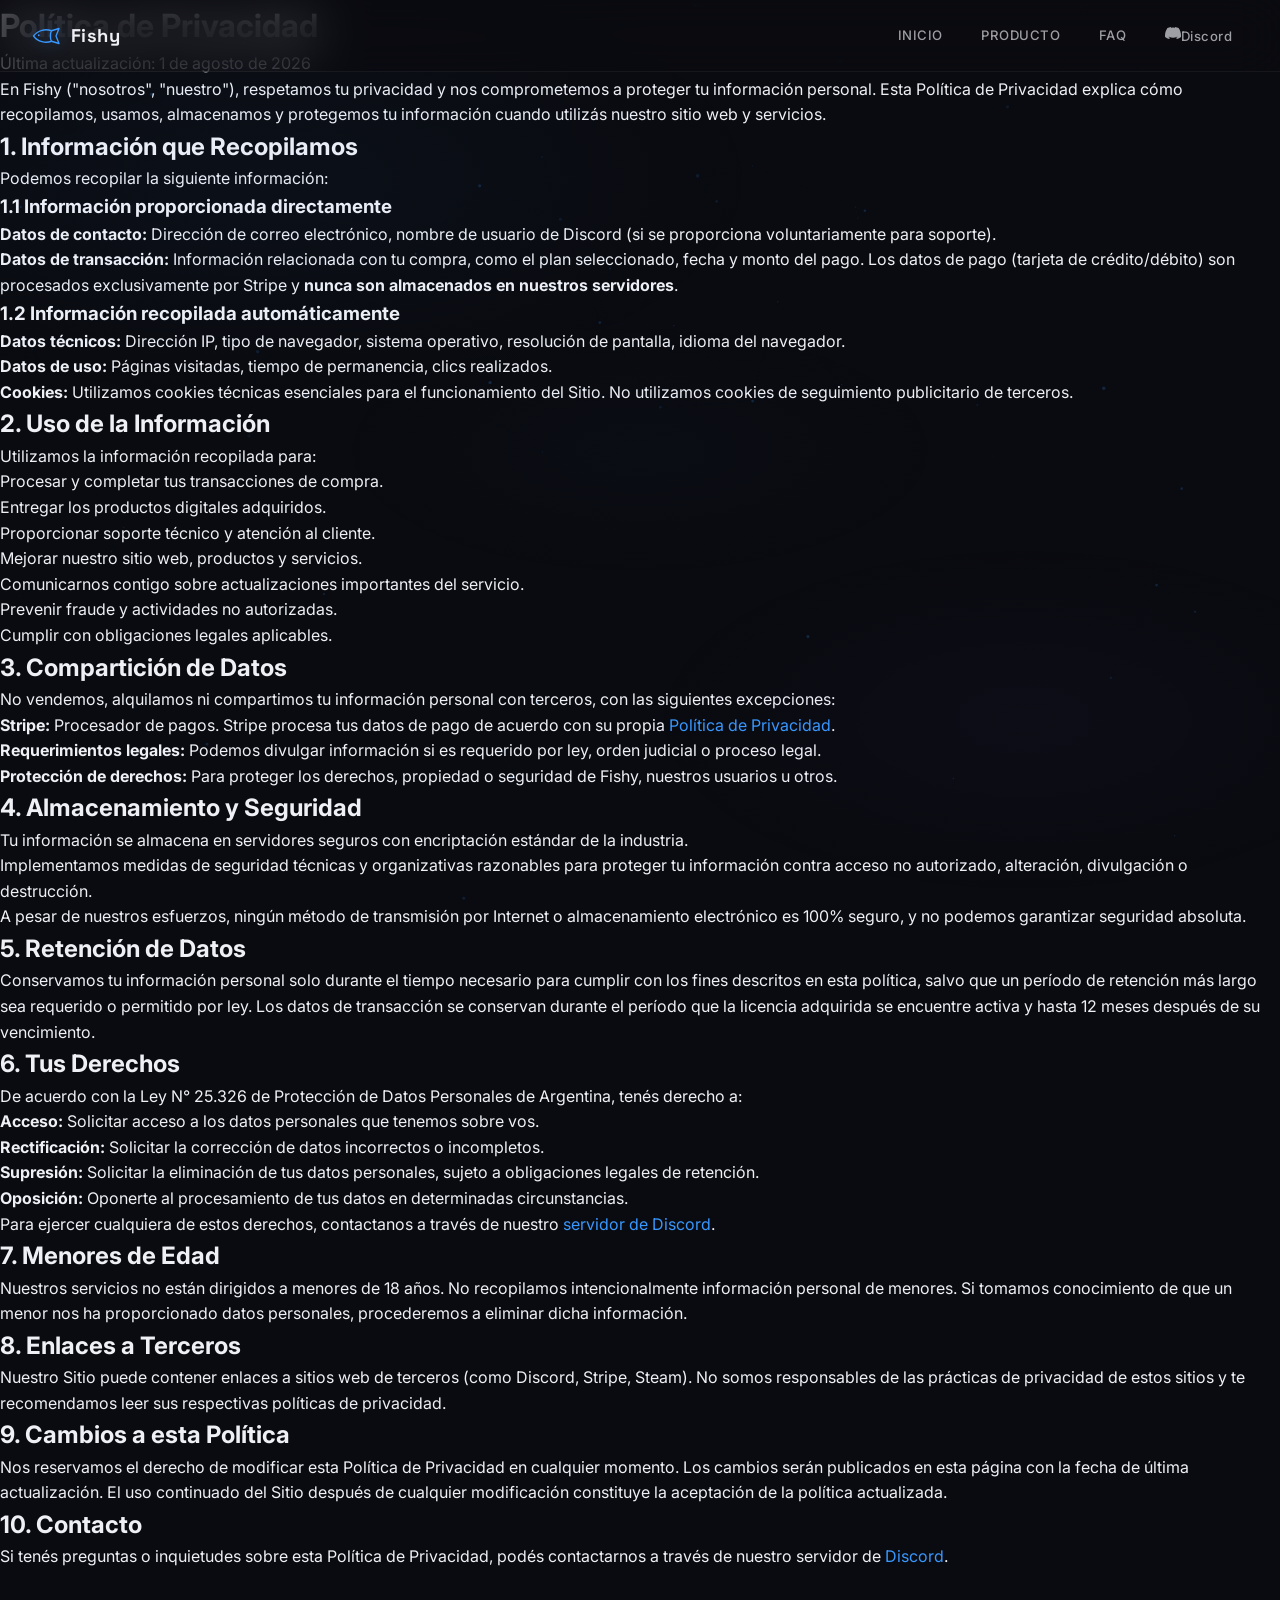
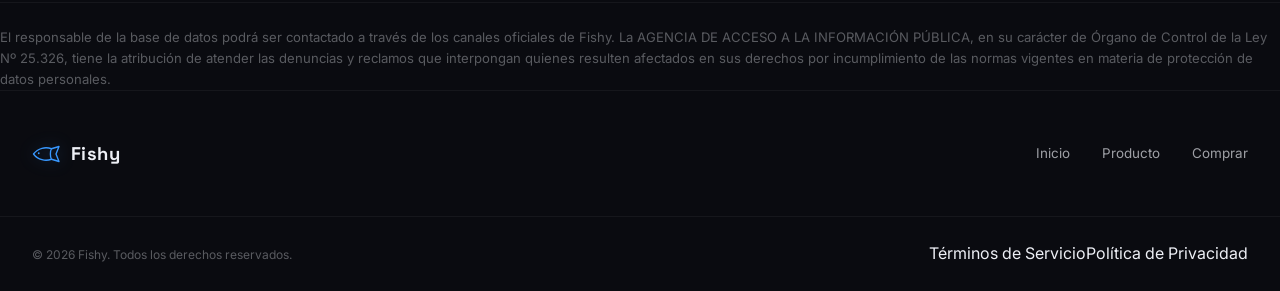
==== privacy.html @ fc06d0b3 "new" ====
<!DOCTYPE html>
<html lang="es-AR">

<head>
  <meta charset="UTF-8">
  <meta name="viewport" content="width=device-width, initial-scale=1.0, viewport-fit=cover">
  <title>Fishy — Política de Privacidad</title>
  <meta name="description" content="Política de Privacidad de Fishy. Conocé cómo manejamos y protegemos tu información personal.">
  <link rel="icon" type="image/svg+xml" href="favicon.svg">
  <link rel="preconnect" href="https://fonts.googleapis.com">
  <link rel="preconnect" href="https://fonts.gstatic.com" crossorigin>
  <link href="https://fonts.googleapis.com/css2?family=Inter:wght@300;400;500;600;700;900&family=Space+Grotesk:wght@400;500;600;700&family=JetBrains+Mono:wght@400;500;700&display=swap" rel="stylesheet">
  <link rel="stylesheet" href="style.css">
</head>

<body>

  <canvas id="particles"></canvas>
  <div class="cursor-glow" id="cursorGlow"></div>

  <header class="nav" id="nav">
    <div class="nav-inner">
      <div class="nav-left">
        <a href="index.html" class="logo"><svg class="logo-mark" viewBox="0 0 40 24" fill="none" xmlns="http://www.w3.org/2000/svg"><path d="M2 12C8 4 18 2 26 5C24 8 24 16 26 19C18 22 8 20 2 12Z" stroke="currentColor" stroke-width="1.8" stroke-linejoin="round"/><path d="M26 5L36 2L32 12L36 22L26 19" stroke="currentColor" stroke-width="1.8" stroke-linejoin="round"/><circle cx="9" cy="11" r="1.2" fill="currentColor"/></svg><span>Fishy</span></a>
      </div>
      <nav class="nav-links">
        <a href="index.html">INICIO</a>
        <a href="index.html#features">PRODUCTO</a>
        <a href="index.html#faq">FAQ</a>
        <a href="https://discord.gg/fishycs" target="_blank" rel="noopener" class="nav-discord"><svg viewBox="0 0 24 24" width="16" height="16" fill="currentColor"><path d="M20.317 4.37a19.791 19.791 0 0 0-4.885-1.515.074.074 0 0 0-.079.037c-.21.375-.444.864-.608 1.25a18.27 18.27 0 0 0-5.487 0 12.64 12.64 0 0 0-.617-1.25.077.077 0 0 0-.079-.037A19.736 19.736 0 0 0 3.677 4.37a.07.07 0 0 0-.032.027C.533 9.046-.32 13.58.099 18.057a.082.082 0 0 0 .031.057 19.9 19.9 0 0 0 5.993 3.03.078.078 0 0 0 .084-.028c.462-.63.874-1.295 1.226-1.994a13.107 13.107 0 0 1-1.872-.892.077.077 0 0 1-.008-.128c.12-.094.246-.198.373-.292a.074.074 0 0 1 .078-.01c3.928 1.793 8.18 1.793 12.061 0a.074.074 0 0 1 .078.01c.12.094.246.198.373.292a.077.077 0 0 1-.006.127 12.299 12.299 0 0 1-1.873.892c.36.698.772 1.362 1.225 1.993a.076.076 0 0 0 .084.028 19.839 19.839 0 0 0 6.002-3.03.077.077 0 0 0 .032-.054c.5-5.177-.838-9.674-3.549-13.66a.061.061 0 0 0-.031-.028z"/></svg>Discord</a>
      </nav>
      <button class="nav-toggle" id="navToggle" aria-label="Menú" aria-expanded="false"><span></span><span></span><span></span></button>
    </div>
  </header>

  <main class="legal-page">
    <div class="legal-container">
      <h1>Política de Privacidad</h1>
      <p class="legal-updated">Última actualización: 1 de agosto de 2026</p>

      <p>En Fishy ("nosotros", "nuestro"), respetamos tu privacidad y nos comprometemos a proteger tu información personal. Esta Política de Privacidad explica cómo recopilamos, usamos, almacenamos y protegemos tu información cuando utilizás nuestro sitio web y servicios.</p>

      <h2>1. Información que Recopilamos</h2>
      <p>Podemos recopilar la siguiente información:</p>

      <h3>1.1 Información proporcionada directamente</h3>
      <ul>
        <li><strong>Datos de contacto:</strong> Dirección de correo electrónico, nombre de usuario de Discord (si se proporciona voluntariamente para soporte).</li>
        <li><strong>Datos de transacción:</strong> Información relacionada con tu compra, como el plan seleccionado, fecha y monto del pago. Los datos de pago (tarjeta de crédito/débito) son procesados exclusivamente por Stripe y <strong>nunca son almacenados en nuestros servidores</strong>.</li>
      </ul>

      <h3>1.2 Información recopilada automáticamente</h3>
      <ul>
        <li><strong>Datos técnicos:</strong> Dirección IP, tipo de navegador, sistema operativo, resolución de pantalla, idioma del navegador.</li>
        <li><strong>Datos de uso:</strong> Páginas visitadas, tiempo de permanencia, clics realizados.</li>
        <li><strong>Cookies:</strong> Utilizamos cookies técnicas esenciales para el funcionamiento del Sitio. No utilizamos cookies de seguimiento publicitario de terceros.</li>
      </ul>

      <h2>2. Uso de la Información</h2>
      <p>Utilizamos la información recopilada para:</p>
      <ul>
        <li>Procesar y completar tus transacciones de compra.</li>
        <li>Entregar los productos digitales adquiridos.</li>
        <li>Proporcionar soporte técnico y atención al cliente.</li>
        <li>Mejorar nuestro sitio web, productos y servicios.</li>
        <li>Comunicarnos contigo sobre actualizaciones importantes del servicio.</li>
        <li>Prevenir fraude y actividades no autorizadas.</li>
        <li>Cumplir con obligaciones legales aplicables.</li>
      </ul>

      <h2>3. Compartición de Datos</h2>
      <p>No vendemos, alquilamos ni compartimos tu información personal con terceros, con las siguientes excepciones:</p>
      <ul>
        <li><strong>Stripe:</strong> Procesador de pagos. Stripe procesa tus datos de pago de acuerdo con su propia <a href="https://stripe.com/privacy" target="_blank" rel="noopener" style="color:var(--accent)">Política de Privacidad</a>.</li>
        <li><strong>Requerimientos legales:</strong> Podemos divulgar información si es requerido por ley, orden judicial o proceso legal.</li>
        <li><strong>Protección de derechos:</strong> Para proteger los derechos, propiedad o seguridad de Fishy, nuestros usuarios u otros.</li>
      </ul>

      <h2>4. Almacenamiento y Seguridad</h2>
      <ul>
        <li>Tu información se almacena en servidores seguros con encriptación estándar de la industria.</li>
        <li>Implementamos medidas de seguridad técnicas y organizativas razonables para proteger tu información contra acceso no autorizado, alteración, divulgación o destrucción.</li>
        <li>A pesar de nuestros esfuerzos, ningún método de transmisión por Internet o almacenamiento electrónico es 100% seguro, y no podemos garantizar seguridad absoluta.</li>
      </ul>

      <h2>5. Retención de Datos</h2>
      <p>Conservamos tu información personal solo durante el tiempo necesario para cumplir con los fines descritos en esta política, salvo que un período de retención más largo sea requerido o permitido por ley. Los datos de transacción se conservan durante el período que la licencia adquirida se encuentre activa y hasta 12 meses después de su vencimiento.</p>

      <h2>6. Tus Derechos</h2>
      <p>De acuerdo con la Ley N° 25.326 de Protección de Datos Personales de Argentina, tenés derecho a:</p>
      <ul>
        <li><strong>Acceso:</strong> Solicitar acceso a los datos personales que tenemos sobre vos.</li>
        <li><strong>Rectificación:</strong> Solicitar la corrección de datos incorrectos o incompletos.</li>
        <li><strong>Supresión:</strong> Solicitar la eliminación de tus datos personales, sujeto a obligaciones legales de retención.</li>
        <li><strong>Oposición:</strong> Oponerte al procesamiento de tus datos en determinadas circunstancias.</li>
      </ul>
      <p>Para ejercer cualquiera de estos derechos, contactanos a través de nuestro <a href="https://discord.gg/fishycs" style="color:var(--accent)">servidor de Discord</a>.</p>

      <h2>7. Menores de Edad</h2>
      <p>Nuestros servicios no están dirigidos a menores de 18 años. No recopilamos intencionalmente información personal de menores. Si tomamos conocimiento de que un menor nos ha proporcionado datos personales, procederemos a eliminar dicha información.</p>

      <h2>8. Enlaces a Terceros</h2>
      <p>Nuestro Sitio puede contener enlaces a sitios web de terceros (como Discord, Stripe, Steam). No somos responsables de las prácticas de privacidad de estos sitios y te recomendamos leer sus respectivas políticas de privacidad.</p>

      <h2>9. Cambios a esta Política</h2>
      <p>Nos reservamos el derecho de modificar esta Política de Privacidad en cualquier momento. Los cambios serán publicados en esta página con la fecha de última actualización. El uso continuado del Sitio después de cualquier modificación constituye la aceptación de la política actualizada.</p>

      <h2>10. Contacto</h2>
      <p>Si tenés preguntas o inquietudes sobre esta Política de Privacidad, podés contactarnos a través de nuestro servidor de <a href="https://discord.gg/fishycs" style="color:var(--accent)">Discord</a>.</p>

      <p style="margin-top:2rem;padding-top:1.5rem;border-top:1px solid var(--border);font-size:0.82rem;color:var(--text-dim);">El responsable de la base de datos podrá ser contactado a través de los canales oficiales de Fishy. La AGENCIA DE ACCESO A LA INFORMACIÓN PÚBLICA, en su carácter de Órgano de Control de la Ley Nº 25.326, tiene la atribución de atender las denuncias y reclamos que interpongan quienes resulten afectados en sus derechos por incumplimiento de las normas vigentes en materia de protección de datos personales.</p>
    </div>
  </main>

  <footer class="footer">
    <div class="footer-main">
      <a href="index.html" class="logo"><svg class="logo-mark" viewBox="0 0 40 24" fill="none" xmlns="http://www.w3.org/2000/svg"><path d="M2 12C8 4 18 2 26 5C24 8 24 16 26 19C18 22 8 20 2 12Z" stroke="currentColor" stroke-width="1.8" stroke-linejoin="round"/><path d="M26 5L36 2L32 12L36 22L26 19" stroke="currentColor" stroke-width="1.8" stroke-linejoin="round"/><circle cx="9" cy="11" r="1.2" fill="currentColor"/></svg><span>Fishy</span></a>
      <div class="footer-links"><a href="index.html">Inicio</a><a href="index.html#features">Producto</a><a href="purchase.html">Comprar</a></div>
    </div>
    <div class="footer-bottom">
      <p>© 2026 Fishy. Todos los derechos reservados.</p>
      <div class="footer-legal-links"><a href="terms.html">Términos de Servicio</a><a href="privacy.html">Política de Privacidad</a></div>
    </div>
  </footer>

  <script src="script.js"></script>
</body>
</html>
---- style.css ----
/* ============================================================
   FISHY CS2 — ULTRA PREMIUM DARK DESIGN v8.0
   ============================================================ */

/* ---------- CUSTOM PROPERTIES ---------- */
:root {
  --bg-deep: #050508;
  --bg: #0a0b10;
  --bg-elevated: #0f1017;
  --bg-card: #12131a;
  --bg-card-hover: #181920;
  --bg-glass: rgba(14, 15, 22, 0.65);
  --border: rgba(255, 255, 255, 0.05);
  --border-hover: rgba(255, 255, 255, 0.1);
  --border-glow: rgba(56, 152, 255, 0.15);
  --text: #eef0f6;
  --text-secondary: rgba(238, 240, 246, 0.65);
  --text-dim: rgba(238, 240, 246, 0.35);
  --accent: #3898ff;
  --accent-bright: #5eb3ff;
  --accent-dark: #1a6dd4;
  --accent-glow: rgba(56, 152, 255, 0.12);
  --accent-glow-strong: rgba(56, 152, 255, 0.25);
  --gradient-accent: linear-gradient(135deg, #3898ff 0%, #7c5cfc 50%, #3898ff 100%);
  --gradient-bg: linear-gradient(180deg, #0a0b10 0%, #0d0e16 50%, #080910 100%);
  --gradient-card: linear-gradient(145deg, rgba(56, 152, 255, 0.03) 0%, transparent 50%);
  --shadow-sm: 0 2px 8px rgba(0,0,0,0.3);
  --shadow-md: 0 8px 32px rgba(0,0,0,0.4);
  --shadow-lg: 0 16px 64px rgba(0,0,0,0.5);
  --shadow-glow: 0 0 40px rgba(56, 152, 255, 0.08);
  --font-body: 'Inter', -apple-system, BlinkMacSystemFont, system-ui, sans-serif;
  --font-heading: 'Space Grotesk', 'Inter', sans-serif;
  --font-mono: 'JetBrains Mono', 'Fira Code', monospace;
  --nav-h: 72px;
  --radius: 16px;
  --radius-md: 12px;
  --radius-sm: 8px;
  --timing: cubic-bezier(0.22, 1, 0.36, 1);
}

/* ---------- RESET ---------- */
*, *::before, *::after { box-sizing: border-box; margin: 0; padding: 0; }

html {
  scroll-behavior: smooth;
  -webkit-font-smoothing: antialiased;
  -moz-osx-font-smoothing: grayscale;
  text-rendering: optimizeLegibility;
}

body {
  font-family: var(--font-body);
  background: var(--bg);
  color: var(--text);
  line-height: 1.6;
  overflow-x: hidden;
  min-height: 100vh;
  position: relative;
}

/* Ambient background gradient overlay */
body::before {
  content: '';
  position: fixed;
  inset: 0;
  background:
    radial-gradient(ellipse 80% 50% at 20% 20%, rgba(56, 152, 255, 0.04) 0%, transparent 50%),
    radial-gradient(ellipse 60% 40% at 80% 80%, rgba(124, 92, 252, 0.03) 0%, transparent 50%),
    radial-gradient(ellipse 50% 30% at 50% 50%, rgba(56, 152, 255, 0.02) 0%, transparent 50%);
  pointer-events: none;
  z-index: 0;
}

a { color: inherit; text-decoration: none; }
img { max-width: 100%; height: auto; display: block; }
button { border: none; background: none; cursor: pointer; font: inherit; color: inherit; }
ul, ol { list-style: none; }

::selection {
  background: var(--accent);
  color: #fff;
}

/* ---------- CANVAS PARTICLES ---------- */
#particles {
  position: fixed;
  top: 0; left: 0;
  width: 100%; height: 100%;
  z-index: 0;
  pointer-events: none;
  opacity: 0.35;
}

/* ---------- CURSOR GLOW ---------- */
.cursor-glow {
  position: fixed;
  width: 500px; height: 500px;
  border-radius: 50%;
  background: radial-gradient(circle, rgba(56, 152, 255, 0.06) 0%, transparent 70%);
  pointer-events: none;
  z-index: 1;
  transform: translate(-50%, -50%);
  opacity: 0;
  transition: opacity 0.5s ease;
}
.cursor-glow.active { opacity: 1; }

/* ---------- ANIMATED GRADIENT BORDER MIXIN ---------- */
@keyframes borderGlow {
  0%, 100% { opacity: 0.5; }
  50% { opacity: 1; }
}

@keyframes float {
  0%, 100% { transform: translateY(0); }
  50% { transform: translateY(-8px); }
}

@keyframes shimmer {
  0% { background-position: -200% center; }
  100% { background-position: 200% center; }
}

@keyframes fadeInUp {
  from { opacity: 0; transform: translateY(40px); }
  to { opacity: 1; transform: translateY(0); }
}

@keyframes pulse {
  0%, 100% { box-shadow: 0 0 0 0 rgba(56, 152, 255, 0.3); }
  50% { box-shadow: 0 0 0 8px rgba(56, 152, 255, 0); }
}

@keyframes gradientShift {
  0% { background-position: 0% 50%; }
  50% { background-position: 100% 50%; }
  100% { background-position: 0% 50%; }
}

@keyframes rotateBorder {
  0% { --angle: 0deg; }
  100% { --angle: 360deg; }
}

/* ---------- NAV ---------- */
.nav {
  position: fixed; top: 0; left: 0; right: 0;
  height: var(--nav-h);
  z-index: 1000;
  background: rgba(10, 11, 16, 0.6);
  backdrop-filter: blur(24px) saturate(1.2);
  -webkit-backdrop-filter: blur(24px) saturate(1.2);
  border-bottom: 1px solid var(--border);
  transition: all 0.4s var(--timing);
}
.nav.scrolled {
  background: rgba(10, 11, 16, 0.92);
  box-shadow: 0 4px 30px rgba(0, 0, 0, 0.3);
}

.nav-inner {
  max-width: 1280px;
  margin: 0 auto;
  padding: 0 2rem;
  height: 100%;
  display: flex;
  align-items: center;
  justify-content: space-between;
}

.nav-left {
  display: flex;
  align-items: center;
  gap: 1.2rem;
}

.logo {
  display: flex; align-items: center; gap: 0.55rem;
  font-family: var(--font-heading);
  font-weight: 700;
  font-size: 1.15rem;
  letter-spacing: 0.5px;
  z-index: 10;
  transition: opacity 0.2s ease;
}
.logo:hover { opacity: 0.8; }

.logo-mark {
  width: 30px; height: auto;
  color: var(--accent);
  filter: drop-shadow(0 0 8px rgba(56, 152, 255, 0.3));
}

.nav-badge {
  display: flex; align-items: center; gap: 0.45rem;
  background: rgba(56, 152, 255, 0.06);
  border: 1px solid rgba(56, 152, 255, 0.12);
  border-radius: 100px;
  padding: 0.3rem 0.85rem;
  font-size: 0.72rem;
  font-weight: 500;
  color: var(--text-secondary);
  letter-spacing: 0.3px;
}
.badge-dot {
  width: 6px; height: 6px;
  border-radius: 50%;
  background: #34d399;
  display: inline-block;
  animation: pulse 2s ease-in-out infinite;
}

.nav-links {
  display: flex; align-items: center; gap: 0.4rem;
}

.nav-links a {
  font-size: 0.82rem;
  font-weight: 500;
  color: var(--text-secondary);
  padding: 0.5rem 1rem;
  border-radius: var(--radius-sm);
  transition: all 0.2s ease;
  letter-spacing: 0.5px;
}
.nav-links a:hover {
  color: var(--text);
  background: rgba(255, 255, 255, 0.04);
}

.nav-toggle {
  display: none;
  flex-direction: column;
  gap: 5px;
  padding: 8px;
  z-index: 10;
}
.nav-toggle span {
  display: block; width: 22px; height: 2px;
  background: var(--text);
  border-radius: 2px;
  transition: all 0.3s ease;
}

@media (max-width: 768px) {
  .nav-toggle { display: flex; }
  .nav-badge { display: none; }
  .nav-links {
    position: fixed;
    top: 0; right: -100%;
    width: 300px; height: 100dvh;
    background: rgba(10, 11, 16, 0.98);
    backdrop-filter: blur(30px);
    flex-direction: column;
    justify-content: center;
    gap: 1rem;
    transition: right 0.4s var(--timing);
    border-left: 1px solid var(--border);
    padding: 2rem;
  }
  .nav-links.is-open { right: 0; }
  .nav-links a { font-size: 1.1rem; padding: 0.8rem 1.5rem; width: 100%; }
}

/* ---------- BUTTONS ---------- */
.btn-primary {
  display: inline-flex; align-items: center; gap: 0.6rem;
  background: var(--accent);
  color: #fff;
  font-weight: 600;
  font-size: 0.88rem;
  padding: 0.8rem 2rem;
  border-radius: var(--radius-sm);
  transition: all 0.25s var(--timing);
  border: none;
  cursor: pointer;
  position: relative;
  overflow: hidden;
  letter-spacing: 0.2px;
}
.btn-primary::before {
  content: '';
  position: absolute;
  inset: 0;
  background: linear-gradient(135deg, rgba(255,255,255,0.15) 0%, transparent 50%);
  opacity: 0;
  transition: opacity 0.25s ease;
}
.btn-primary:hover {
  transform: translateY(-2px);
  box-shadow: 0 8px 32px rgba(56, 152, 255, 0.3), 0 0 0 1px rgba(56, 152, 255, 0.1);
}
.btn-primary:hover::before { opacity: 1; }
.btn-primary:active { transform: translateY(0); }

.btn-primary svg { flex-shrink: 0; }

.btn-secondary {
  display: inline-flex; align-items: center; gap: 0.6rem;
  background: rgba(255, 255, 255, 0.04);
  color: var(--text);
  font-weight: 500;
  font-size: 0.88rem;
  padding: 0.8rem 2rem;
  border-radius: var(--radius-sm);
  border: 1px solid var(--border);
  transition: all 0.25s var(--timing);
  cursor: pointer;
  letter-spacing: 0.2px;
}
.btn-secondary:hover {
  background: rgba(255, 255, 255, 0.06);
  border-color: var(--border-hover);
  transform: translateY(-1px);
}

.btn-ghost {
  display: inline-flex; align-items: center; gap: 0.5rem;
  color: var(--accent);
  font-weight: 600;
  font-size: 0.88rem;
  padding: 0.5rem 0;
  transition: gap 0.2s ease;
  cursor: pointer;
}
.btn-ghost:hover { gap: 0.8rem; }

/* ---------- SECTION CONTAINER ---------- */
.section-wrap {
  position: relative;
  z-index: 2;
  max-width: 1280px;
  margin: 0 auto;
  padding: 7rem 2rem;
}

/* ---------- HERO ---------- */
.hero {
  position: relative;
  z-index: 2;
  min-height: 100vh;
  display: flex;
  align-items: center;
  padding: calc(var(--nav-h) + 2rem) 2rem 4rem;
}

.hero-grid {
  max-width: 1280px;
  margin: 0 auto;
  width: 100%;
  display: grid;
  grid-template-columns: 1fr 1.1fr;
  gap: 4rem;
  align-items: center;
}

.hero-content { position: relative; }

.hero-eyebrow {
  display: inline-flex;
  align-items: center;
  gap: 0.5rem;
  font-size: 0.78rem;
  font-weight: 500;
  color: var(--accent);
  letter-spacing: 1px;
  text-transform: uppercase;
  margin-bottom: 1.5rem;
  padding: 0.35rem 0.9rem;
  background: var(--accent-glow);
  border: 1px solid rgba(56, 152, 255, 0.12);
  border-radius: 100px;
}

.hero-title {
  font-family: var(--font-heading);
  font-size: clamp(2.6rem, 5.5vw, 4rem);
  font-weight: 700;
  line-height: 1.1;
  margin-bottom: 1.5rem;
  letter-spacing: -0.5px;
}

.hero-title .gradient-text {
  background: var(--gradient-accent);
  background-size: 200% auto;
  -webkit-background-clip: text;
  background-clip: text;
  -webkit-text-fill-color: transparent;
  animation: gradientShift 4s ease infinite;
}

.hero-desc {
  color: var(--text-secondary);
  font-size: 1.05rem;
  line-height: 1.7;
  margin-bottom: 2.5rem;
  max-width: 480px;
}

.hero-actions {
  display: flex;
  align-items: center;
  gap: 1rem;
  flex-wrap: wrap;
  margin-bottom: 3rem;
}

.hero-trust {
  display: flex;
  align-items: center;
  gap: 2rem;
  padding-top: 2rem;
  border-top: 1px solid var(--border);
}

.trust-item {
  display: flex;
  align-items: center;
  gap: 0.5rem;
  font-size: 0.8rem;
  color: var(--text-dim);
}

.trust-item svg {
  width: 16px; height: 16px;
  stroke: var(--accent);
  fill: none;
  stroke-width: 2;
}

.hero-visual {
  position: relative;
}

.hero-visual-card {
  position: relative;
  border-radius: var(--radius);
  overflow: hidden;
  border: 1px solid var(--border);
  box-shadow: var(--shadow-lg), var(--shadow-glow);
  transition: transform 0.5s var(--timing);
}
.hero-visual-card:hover {
  transform: scale(1.02);
}
.hero-visual-card::before {
  content: '';
  position: absolute;
  inset: 0;
  background: linear-gradient(180deg, transparent 60%, rgba(5, 5, 8, 0.6) 100%);
  z-index: 1;
  pointer-events: none;
}

.hero-visual-card img {
  width: 100%;
  display: block;
}

/* Floating badge on hero image */
.hero-floating-badge {
  position: absolute;
  bottom: 1.5rem;
  left: 1.5rem;
  z-index: 2;
  display: flex;
  align-items: center;
  gap: 0.5rem;
  background: var(--bg-glass);
  backdrop-filter: blur(16px);
  border: 1px solid var(--border-hover);
  border-radius: var(--radius-sm);
  padding: 0.6rem 1rem;
  font-size: 0.78rem;
  font-weight: 500;
  color: var(--text);
  animation: float 4s ease-in-out infinite;
}

.hero-floating-badge .status-dot {
  width: 8px; height: 8px;
  border-radius: 50%;
  background: #34d399;
  box-shadow: 0 0 8px #34d399;
}

@media (max-width: 900px) {
  .hero-grid {
    grid-template-columns: 1fr;
    gap: 3rem;
  }
  .hero-content { text-align: center; }
  .hero-desc { margin: 0 auto 2.5rem; }
  .hero-actions { justify-content: center; }
  .hero-trust { justify-content: center; }
  .hero-visual { order: -1; }
}

/* ---------- STATS STRIP ---------- */
.stats-strip {
  position: relative;
  z-index: 2;
  border-top: 1px solid var(--border);
  border-bottom: 1px solid var(--border);
  background: rgba(12, 13, 18, 0.8);
  backdrop-filter: blur(12px);
}

.stats-grid {
  max-width: 1280px;
  margin: 0 auto;
  padding: 3.5rem 2rem;
  display: grid;
  grid-template-columns: repeat(4, 1fr);
  gap: 1.5rem;
}

.stat-box {
  text-align: center;
  padding: 1.8rem 1.2rem;
  border-radius: var(--radius-md);
  background: var(--gradient-card);
  border: 1px solid var(--border);
  transition: all 0.3s var(--timing);
}
.stat-box:hover {
  border-color: var(--border-glow);
  background: rgba(56, 152, 255, 0.03);
  transform: translateY(-4px);
  box-shadow: var(--shadow-glow);
}

.stat-icon-wrap {
  width: 52px; height: 52px;
  margin: 0 auto 1.2rem;
  display: flex; align-items: center; justify-content: center;
  background: var(--accent-glow);
  border: 1px solid rgba(56, 152, 255, 0.1);
  border-radius: var(--radius-sm);
  color: var(--accent);
  transition: all 0.3s ease;
}
.stat-box:hover .stat-icon-wrap {
  background: rgba(56, 152, 255, 0.15);
  box-shadow: 0 0 24px rgba(56, 152, 255, 0.15);
}

.stat-icon-wrap svg {
  width: 24px; height: 24px;
  stroke: currentColor;
  fill: none;
  stroke-width: 1.8;
  stroke-linecap: round;
  stroke-linejoin: round;
}

.stat-number {
  font-family: var(--font-heading);
  font-size: 1.6rem;
  font-weight: 700;
  margin-bottom: 0.3rem;
  color: var(--text);
}

.stat-label {
  font-size: 0.75rem;
  font-weight: 600;
  letter-spacing: 1.2px;
  text-transform: uppercase;
  color: var(--text-secondary);
  margin-bottom: 0.6rem;
}

.stat-desc {
  font-size: 0.78rem;
  color: var(--text-dim);
  line-height: 1.5;
}

@media (max-width: 900px) {
  .stats-grid { grid-template-columns: repeat(2, 1fr); }
}
@media (max-width: 500px) {
  .stats-grid { grid-template-columns: 1fr; }
}

/* ---------- FEATURE ROWS ---------- */
.feature-row {
  position: relative;
  z-index: 2;
  padding: 7rem 2rem;
}

.feature-row-inner {
  max-width: 1280px;
  margin: 0 auto;
  display: grid;
  grid-template-columns: 1fr 1fr;
  gap: 5rem;
  align-items: center;
}

.feature-row-inner.flip { direction: rtl; }
.feature-row-inner.flip > * { direction: ltr; }

.feature-content .eyebrow {
  display: inline-block;
  font-size: 0.72rem;
  font-weight: 600;
  letter-spacing: 2px;
  text-transform: uppercase;
  color: var(--accent);
  margin-bottom: 1rem;
}

.feature-content h2 {
  font-family: var(--font-heading);
  font-size: clamp(1.8rem, 3.5vw, 2.8rem);
  font-weight: 700;
  line-height: 1.15;
  margin-bottom: 1.2rem;
  letter-spacing: -0.3px;
}

.feature-content h2 .accent {
  color: var(--accent);
}

.feature-content p {
  color: var(--text-secondary);
  font-size: 0.95rem;
  line-height: 1.75;
  margin-bottom: 2rem;
  max-width: 500px;
}

.feature-content .feature-list {
  display: flex;
  flex-direction: column;
  gap: 0.7rem;
  margin-bottom: 2rem;
}

.feature-content .feature-list li {
  display: flex;
  align-items: center;
  gap: 0.65rem;
  font-size: 0.88rem;
  color: var(--text-secondary);
}

.feature-content .feature-list li svg {
  width: 18px; height: 18px;
  flex-shrink: 0;
  stroke: var(--accent);
  fill: none;
  stroke-width: 2.5;
  stroke-linecap: round;
  stroke-linejoin: round;
}

.feature-visual {
  position: relative;
}

.feature-card-visual {
  background: var(--bg-card);
  border: 1px solid var(--border);
  border-radius: var(--radius);
  overflow: hidden;
  position: relative;
  transition: all 0.4s var(--timing);
}
.feature-card-visual:hover {
  border-color: var(--border-glow);
  box-shadow: var(--shadow-lg), 0 0 60px rgba(56, 152, 255, 0.06);
  transform: translateY(-4px);
}

.feature-card-visual img {
  width: 100%;
  display: block;
}

/* Performance Chart */
.perf-widget {
  background: var(--bg-card);
  border: 1px solid var(--border);
  border-radius: var(--radius);
  padding: 2rem;
  position: relative;
  transition: all 0.4s var(--timing);
}
.perf-widget:hover {
  border-color: var(--border-glow);
  box-shadow: var(--shadow-glow);
}

.perf-header {
  display: flex;
  align-items: flex-start;
  justify-content: space-between;
  margin-bottom: 2rem;
}

.perf-label {
  font-family: var(--font-mono);
  font-size: 0.72rem;
  color: var(--text-dim);
  text-transform: uppercase;
  letter-spacing: 1px;
}

.perf-value {
  font-family: var(--font-heading);
  font-size: 2rem;
  font-weight: 700;
  color: var(--accent);
  line-height: 1;
  margin-top: 0.3rem;
}

.perf-badge {
  font-size: 0.7rem;
  padding: 0.3rem 0.7rem;
  border-radius: 100px;
  background: rgba(52, 211, 153, 0.1);
  border: 1px solid rgba(52, 211, 153, 0.15);
  color: #34d399;
  font-weight: 600;
}

.chart-container {
  display: flex;
  align-items: flex-end;
  gap: 6px;
  height: 140px;
  padding-top: 1rem;
}

.chart-col {
  flex: 1;
  border-radius: 4px 4px 0 0;
  background: linear-gradient(to top, var(--accent) 0%, rgba(56, 152, 255, 0.2) 100%);
  min-height: 8px;
  transition: height 1s var(--timing);
  position: relative;
}
.chart-col:hover {
  background: linear-gradient(to top, var(--accent-bright) 0%, rgba(94, 179, 255, 0.3) 100%);
  box-shadow: 0 0 16px rgba(56, 152, 255, 0.2);
}

@media (max-width: 900px) {
  .feature-row-inner, .feature-row-inner.flip {
    grid-template-columns: 1fr;
    direction: ltr;
    text-align: center;
    gap: 3rem;
  }
  .feature-content p { margin-left: auto; margin-right: auto; }
  .feature-content .feature-list { align-items: center; }
}

/* ---------- DIVIDER ---------- */
.divider {
  max-width: 1280px;
  margin: 0 auto;
  padding: 0 2rem;
}
.divider-line {
  height: 1px;
  background: linear-gradient(90deg, transparent, var(--border-hover), transparent);
}

/* ---------- STEPS SECTION ---------- */
.steps-grid {
  display: grid;
  grid-template-columns: repeat(3, 1fr);
  gap: 1.5rem;
}

.step-card {
  background: var(--bg-card);
  border: 1px solid var(--border);
  border-radius: var(--radius);
  padding: 2.2rem 1.8rem;
  transition: all 0.3s var(--timing);
  position: relative;
  overflow: hidden;
}
.step-card::before {
  content: '';
  position: absolute;
  top: 0; left: 0; right: 0;
  height: 2px;
  background: linear-gradient(90deg, transparent, var(--accent), transparent);
  opacity: 0;
  transition: opacity 0.3s ease;
}
.step-card:hover {
  border-color: var(--border-glow);
  transform: translateY(-4px);
  box-shadow: var(--shadow-glow);
}
.step-card:hover::before { opacity: 1; }

.step-num {
  display: inline-flex;
  align-items: center;
  justify-content: center;
  width: 40px; height: 40px;
  border-radius: var(--radius-sm);
  background: var(--accent-glow);
  border: 1px solid rgba(56, 152, 255, 0.12);
  color: var(--accent);
  font-family: var(--font-heading);
  font-weight: 700;
  font-size: 0.95rem;
  margin-bottom: 1.2rem;
}

.step-card h3 {
  font-family: var(--font-heading);
  font-size: 1.08rem;
  font-weight: 600;
  margin-bottom: 0.7rem;
  letter-spacing: -0.2px;
}

.step-card p {
  font-size: 0.85rem;
  color: var(--text-secondary);
  line-height: 1.65;
}

@media (max-width: 768px) {
  .steps-grid { grid-template-columns: 1fr; }
}

/* ---------- REVIEWS ---------- */
.reviews-header h2 {
  font-family: var(--font-heading);
  font-size: clamp(1.8rem, 3.5vw, 2.8rem);
  font-weight: 700;
  line-height: 1.15;
  margin-bottom: 3rem;
}
.reviews-header h2 .accent { color: var(--accent); }

.reviews-scroll {
  display: flex;
  gap: 1.5rem;
  overflow-x: auto;
  scroll-snap-type: x mandatory;
  -ms-overflow-style: none;
  scrollbar-width: none;
  padding-bottom: 1rem;
}
.reviews-scroll::-webkit-scrollbar { display: none; }

.review-card {
  flex: 0 0 340px;
  scroll-snap-align: start;
  background: var(--bg-card);
  border: 1px solid var(--border);
  border-radius: var(--radius);
  padding: 1.8rem;
  transition: all 0.3s var(--timing);
}
.review-card:hover {
  border-color: var(--border-glow);
  transform: translateY(-3px);
}

.review-stars {
  color: var(--accent);
  font-size: 0.85rem;
  margin-bottom: 1rem;
  letter-spacing: 3px;
}

.review-body {
  font-size: 0.88rem;
  color: var(--text-secondary);
  line-height: 1.65;
  margin-bottom: 1.2rem;
}

.review-footer {
  display: flex;
  align-items: center;
  justify-content: space-between;
  font-size: 0.75rem;
  color: var(--text-dim);
}
.review-footer .name {
  color: var(--text-secondary);
  font-weight: 600;
}

/* ---------- FAQ ---------- */
.faq-wrap {
  max-width: 720px;
  margin: 0 auto;
}

.faq-heading {
  font-family: var(--font-heading);
  font-size: clamp(1.8rem, 3.5vw, 2.8rem);
  font-weight: 700;
  text-align: center;
  margin-bottom: 3rem;
}
.faq-heading .accent { color: var(--accent); }

.faq-item {
  border: 1px solid var(--border);
  border-radius: var(--radius-md);
  margin-bottom: 0.6rem;
  background: var(--bg-card);
  overflow: hidden;
  transition: all 0.2s ease;
}
.faq-item:hover {
  border-color: var(--border-hover);
}

.faq-item summary {
  padding: 1.2rem 1.5rem;
  font-weight: 600;
  font-size: 0.92rem;
  cursor: pointer;
  display: flex;
  align-items: center;
  justify-content: space-between;
  list-style: none;
  transition: color 0.2s ease;
  user-select: none;
}
.faq-item summary::-webkit-details-marker { display: none; }
.faq-item summary::after {
  content: '';
  width: 10px; height: 10px;
  border-right: 2px solid var(--text-dim);
  border-bottom: 2px solid var(--text-dim);
  transform: rotate(45deg);
  transition: all 0.3s ease;
  flex-shrink: 0;
  margin-left: 1.5rem;
}
.faq-item[open] summary::after {
  transform: rotate(-135deg);
  border-color: var(--accent);
}
.faq-item summary:hover { color: var(--accent); }

.faq-item .faq-answer {
  padding: 0 1.5rem 1.3rem;
  color: var(--text-secondary);
  font-size: 0.88rem;
  line-height: 1.7;
}

/* ---------- CTA BANNER ---------- */
.cta-section {
  position: relative;
  z-index: 2;
  padding: 4rem 2rem;
}

.cta-card {
  max-width: 900px;
  margin: 0 auto;
  text-align: center;
  padding: 4.5rem 3rem;
  background: var(--bg-card);
  border: 1px solid var(--border);
  border-radius: 20px;
  position: relative;
  overflow: hidden;
}
.cta-card::before {
  content: '';
  position: absolute;
  top: 0; left: 0; right: 0;
  height: 1px;
  background: linear-gradient(90deg, transparent, var(--accent), transparent);
}
.cta-card::after {
  content: '';
  position: absolute;
  bottom: 0; left: 20%; right: 20%;
  height: 1px;
  background: linear-gradient(90deg, transparent, rgba(124, 92, 252, 0.3), transparent);
}

.cta-card h3 {
  font-family: var(--font-heading);
  font-size: clamp(1.5rem, 3vw, 2.2rem);
  font-weight: 700;
  margin-bottom: 1rem;
}
.cta-card h3 .accent { color: var(--accent); }

.cta-card p {
  color: var(--text-secondary);
  margin-bottom: 2.5rem;
  font-size: 0.95rem;
  max-width: 500px;
  margin-left: auto;
  margin-right: auto;
}

/* ---------- FOOTER ---------- */
.footer {
  position: relative;
  z-index: 2;
  border-top: 1px solid var(--border);
}

.footer-main {
  max-width: 1280px;
  margin: 0 auto;
  padding: 3rem 2rem;
  display: flex;
  align-items: center;
  justify-content: space-between;
  flex-wrap: wrap;
  gap: 1.5rem;
}

.footer-links {
  display: flex;
  gap: 2rem;
}
.footer-links a {
  font-size: 0.84rem;
  color: var(--text-secondary);
  transition: color 0.2s ease;
}
.footer-links a:hover { color: var(--text); }

.footer-bottom {
  max-width: 1280px;
  margin: 0 auto;
  padding: 1.5rem 2rem;
  border-top: 1px solid var(--border);
  display: flex;
  align-items: center;
  justify-content: space-between;
  flex-wrap: wrap;
  gap: 1rem;
}

.footer-bottom p {
  font-size: 0.75rem;
  color: var(--text-dim);
}

/* ---------- SCROLL REVEAL ---------- */
.reveal {
  opacity: 0;
  transform: translateY(35px);
  transition: opacity 0.7s var(--timing), transform 0.7s var(--timing);
}
.reveal.visible {
  opacity: 1;
  transform: translateY(0);
}
.reveal.delay-1 { transition-delay: 0.1s; }
.reveal.delay-2 { transition-delay: 0.2s; }
.reveal.delay-3 { transition-delay: 0.3s; }

/* ---------- SECTION HEADERS ---------- */
.section-head {
  margin-bottom: 3.5rem;
}
.section-head .eyebrow {
  display: inline-block;
  font-size: 0.72rem;
  font-weight: 600;
  letter-spacing: 2px;
  text-transform: uppercase;
  color: var(--accent);
  margin-bottom: 1rem;
}
.section-head h2 {
  font-family: var(--font-heading);
  font-size: clamp(1.8rem, 3.5vw, 2.8rem);
  font-weight: 700;
  line-height: 1.15;
  letter-spacing: -0.3px;
  margin-bottom: 1rem;
}
.section-head h2 .accent { color: var(--accent); }
.section-head p {
  color: var(--text-secondary);
  font-size: 0.95rem;
  max-width: 520px;
}

/* ============================================================
   PURCHASE PAGE
   ============================================================ */
.purchase-wrap {
  position: relative;
  z-index: 2;
  max-width: 1200px;
  margin: 0 auto;
  padding: calc(var(--nav-h) + 3rem) 2rem 4rem;
  min-height: 100vh;
}

.purchase-layout {
  display: grid;
  grid-template-columns: 1.1fr 1fr;
  gap: 3.5rem;
  align-items: start;
}

.purchase-visual {
  position: sticky;
  top: calc(var(--nav-h) + 2rem);
}

.purchase-visual-card {
  border-radius: var(--radius);
  overflow: hidden;
  border: 1px solid var(--border);
  box-shadow: var(--shadow-lg);
  position: relative;
}
.purchase-visual-card img { width: 100%; display: block; }
.purchase-visual-card::after {
  content: '';
  position: absolute;
  inset: 0;
  border-radius: var(--radius);
  border: 1px solid var(--border-glow);
  pointer-events: none;
}

.purchase-panel {
  padding-top: 1rem;
}

.purchase-panel .product-name {
  font-family: var(--font-heading);
  font-size: 2rem;
  font-weight: 700;
  margin-bottom: 0.3rem;
}
.purchase-panel .product-name .accent { color: var(--accent); }

.purchase-panel .product-sub {
  color: var(--text-secondary);
  font-size: 0.9rem;
  margin-bottom: 2rem;
}

.license-grid {
  display: grid;
  grid-template-columns: 1fr 1fr;
  gap: 0.6rem;
  margin-bottom: 2rem;
}

.license-opt {
  background: var(--bg-card);
  border: 2px solid var(--border);
  border-radius: var(--radius-md);
  padding: 1.1rem;
  cursor: pointer;
  transition: all 0.2s var(--timing);
  text-align: center;
  position: relative;
}
.license-opt:hover {
  border-color: var(--border-hover);
  background: var(--bg-card-hover);
}
.license-opt.selected {
  border-color: var(--accent);
  background: rgba(56, 152, 255, 0.06);
  box-shadow: 0 0 20px rgba(56, 152, 255, 0.08);
}

.license-opt .dur {
  font-size: 0.82rem;
  color: var(--text-secondary);
  margin-bottom: 0.25rem;
}
.license-opt .cost {
  font-family: var(--font-heading);
  font-size: 1.15rem;
  font-weight: 700;
}
.license-opt.selected .cost { color: var(--accent); }

.price-row {
  display: flex;
  align-items: center;
  justify-content: space-between;
  margin-bottom: 1.5rem;
  padding: 0 0.2rem;
}
.price-row .label { color: var(--text-secondary); font-size: 0.9rem; }
.price-row .total {
  font-family: var(--font-heading);
  font-size: 2rem;
  font-weight: 700;
}

.btn-buy {
  display: flex;
  align-items: center;
  justify-content: center;
  width: 100%;
  gap: 0.6rem;
  background: var(--accent);
  color: #fff;
  font-weight: 700;
  font-size: 1rem;
  padding: 1rem 2rem;
  border-radius: var(--radius-sm);
  border: none;
  cursor: pointer;
  transition: all 0.25s var(--timing);
  position: relative;
  overflow: hidden;
  text-decoration: none;
  letter-spacing: 0.2px;
}
.btn-buy::before {
  content: '';
  position: absolute;
  inset: 0;
  background: linear-gradient(135deg, rgba(255,255,255,0.12) 0%, transparent 50%);
  opacity: 0;
  transition: opacity 0.25s ease;
}
.btn-buy:hover {
  transform: translateY(-2px);
  box-shadow: 0 10px 40px rgba(56, 152, 255, 0.35);
}
.btn-buy:hover::before { opacity: 1; }

/* Payment section */
.payment-section {
  margin-top: 2rem;
  padding-top: 2rem;
  border-top: 1px solid var(--border);
}

.payment-section h4 {
  font-size: 0.82rem;
  font-weight: 600;
  color: var(--text-secondary);
  margin-bottom: 1rem;
  letter-spacing: 0.5px;
  text-transform: uppercase;
}

.payment-methods {
  display: flex;
  gap: 0.6rem;
  flex-wrap: wrap;
}

.payment-tag {
  display: inline-flex;
  align-items: center;
  gap: 0.4rem;
  padding: 0.5rem 1rem;
  background: rgba(255, 255, 255, 0.03);
  border: 1px solid var(--border);
  border-radius: var(--radius-sm);
  font-size: 0.78rem;
  color: var(--text-secondary);
  font-weight: 500;
}

.payment-tag svg {
  width: 14px; height: 14px;
  stroke: var(--accent);
  fill: none;
  stroke-width: 2;
}

/* Specs tabs */
.purchase-specs {
  grid-column: 1 / -1;
  margin-top: 3rem;
}

.specs-nav {
  display: flex;
  gap: 0;
  border-bottom: 1px solid var(--border);
  margin-bottom: 1.5rem;
  overflow-x: auto;
  -ms-overflow-style: none;
  scrollbar-width: none;
}
.specs-nav::-webkit-scrollbar { display: none; }

.spec-tab {
  display: flex; align-items: center; gap: 0.45rem;
  padding: 0.85rem 1.3rem;
  font-size: 0.82rem;
  font-weight: 500;
  color: var(--text-dim);
  cursor: pointer;
  transition: all 0.2s ease;
  white-space: nowrap;
  border-bottom: 2px solid transparent;
  background: none;
  border-top: none;
  border-left: none;
  border-right: none;
}
.spec-tab:hover { color: var(--text-secondary); }
.spec-tab.active {
  color: var(--accent);
  border-bottom-color: var(--accent);
}
.spec-tab svg {
  width: 14px; height: 14px;
  stroke: currentColor;
  fill: none;
  stroke-width: 2;
}

.spec-table {
  width: 100%;
  border-collapse: collapse;
}
.spec-table tr {
  border-bottom: 1px solid var(--border);
}
.spec-table td {
  padding: 1rem 0;
  font-size: 0.88rem;
}
.spec-table td:first-child {
  font-weight: 600;
  width: 40%;
}
.spec-table td:last-child {
  color: var(--text-secondary);
  text-align: right;
}

@media (max-width: 900px) {
  .purchase-layout {
    grid-template-columns: 1fr;
  }
  .purchase-visual {
    position: static;
  }
}

/* ---------- CHECKOUT MODAL ---------- */
.checkout-overlay {
  position: fixed;
  inset: 0;
  z-index: 9999;
  background: rgba(5, 5, 8, 0.85);
  backdrop-filter: blur(8px);
  display: none;
  align-items: center;
  justify-content: center;
  padding: 2rem;
}
.checkout-overlay.active { display: flex; }

.checkout-modal {
  background: var(--bg-elevated);
  border: 1px solid var(--border-hover);
  border-radius: 20px;
  max-width: 520px;
  width: 100%;
  padding: 3rem;
  position: relative;
  box-shadow: 0 24px 80px rgba(0, 0, 0, 0.6);
  animation: fadeInUp 0.4s var(--timing);
}

.checkout-close {
  position: absolute;
  top: 1.2rem; right: 1.2rem;
  width: 36px; height: 36px;
  display: flex; align-items: center; justify-content: center;
  border-radius: 50%;
  background: rgba(255,255,255,0.05);
  border: 1px solid var(--border);
  color: var(--text-secondary);
  transition: all 0.2s ease;
  cursor: pointer;
  font-size: 1rem;
}
.checkout-close:hover {
  background: rgba(255,255,255,0.08);
  color: var(--text);
}

.checkout-modal h3 {
  font-family: var(--font-heading);
  font-size: 1.4rem;
  font-weight: 700;
  margin-bottom: 0.5rem;
}

.checkout-modal .checkout-sub {
  color: var(--text-secondary);
  font-size: 0.88rem;
  margin-bottom: 2rem;
}

.checkout-method {
  display: flex;
  align-items: center;
  gap: 1rem;
  padding: 1.2rem;
  background: var(--bg-card);
  border: 1px solid var(--border);
  border-radius: var(--radius-md);
  margin-bottom: 0.6rem;
  cursor: pointer;
  transition: all 0.2s ease;
}
.checkout-method:hover {
  border-color: var(--border-hover);
  background: var(--bg-card-hover);
}
.checkout-method.selected {
  border-color: var(--accent);
  background: rgba(56, 152, 255, 0.05);
}

.checkout-method .method-icon {
  width: 40px; height: 40px;
  display: flex; align-items: center; justify-content: center;
  background: var(--accent-glow);
  border-radius: var(--radius-sm);
  flex-shrink: 0;
  color: var(--accent);
}
.checkout-method .method-icon svg {
  width: 20px; height: 20px;
  stroke: currentColor;
  fill: none;
  stroke-width: 2;
}

.checkout-method .method-info strong {
  display: block;
  font-size: 0.9rem;
  margin-bottom: 0.15rem;
}
.checkout-method .method-info span {
  font-size: 0.78rem;
  color: var(--text-dim);
}

.checkout-details {
  margin-top: 1.5rem;
  padding: 1.5rem;
  background: var(--bg-card);
  border: 1px solid var(--border);
  border-radius: var(--radius-md);
  display: none;
}
.checkout-details.active { display: block; }

.checkout-details .detail-row {
  display: flex;
  align-items: center;
  justify-content: space-between;
  padding: 0.7rem 0;
  border-bottom: 1px solid var(--border);
}
.checkout-details .detail-row:last-child { border-bottom: none; }

.checkout-details .detail-label {
  font-size: 0.82rem;
  color: var(--text-secondary);
}

.checkout-details .detail-value {
  font-family: var(--font-mono);
  font-size: 0.82rem;
  font-weight: 600;
  color: var(--text);
  display: flex;
  align-items: center;
  gap: 0.5rem;
}

.copy-btn {
  width: 28px; height: 28px;
  display: inline-flex; align-items: center; justify-content: center;
  background: rgba(255,255,255,0.05);
  border: 1px solid var(--border);
  border-radius: 6px;
  cursor: pointer;
  color: var(--text-dim);
  transition: all 0.2s ease;
}
.copy-btn:hover {
  color: var(--accent);
  background: var(--accent-glow);
}
.copy-btn svg {
  width: 14px; height: 14px;
  stroke: currentColor;
  fill: none;
  stroke-width: 2;
}

.checkout-note {
  margin-top: 1.5rem;
  padding: 1rem;
  background: rgba(56, 152, 255, 0.05);
  border: 1px solid rgba(56, 152, 255, 0.1);
  border-radius: var(--radius-sm);
  font-size: 0.8rem;
  color: var(--text-secondary);
  line-height: 1.6;
}
.checkout-note strong { color: var(--accent); }
/ *   - - - - - - - - - -   L E G A L   P A G E S   &   F O O T E R   L I N K S   - - - - - - - - - -   * / 
 . l e g a l - p a g e   { 
     p a d d i n g :   c a l c ( v a r ( - - n a v - h )   +   4 r e m )   2 r e m   6 r e m ; 
     m i n - h e i g h t :   1 0 0 v h ; 
     p o s i t i o n :   r e l a t i v e ; 
     z - i n d e x :   2 ; 
 } 
 
 . l e g a l - c o n t a i n e r   { 
     m a x - w i d t h :   8 0 0 p x ; 
     m a r g i n :   0   a u t o ; 
     b a c k g r o u n d :   v a r ( - - b g - c a r d ) ; 
     b o r d e r :   1 p x   s o l i d   v a r ( - - b o r d e r ) ; 
     b o r d e r - r a d i u s :   v a r ( - - r a d i u s ) ; 
     p a d d i n g :   4 r e m   3 r e m ; 
     b o x - s h a d o w :   v a r ( - - s h a d o w - l g ) ; 
 } 
 
 . l e g a l - c o n t a i n e r   h 1   { 
     f o n t - f a m i l y :   v a r ( - - f o n t - h e a d i n g ) ; 
     f o n t - s i z e :   c l a m p ( 2 r e m ,   4 v w ,   3 r e m ) ; 
     f o n t - w e i g h t :   7 0 0 ; 
     m a r g i n - b o t t o m :   0 . 5 r e m ; 
     c o l o r :   v a r ( - - t e x t ) ; 
 } 
 
 . l e g a l - u p d a t e d   { 
     f o n t - f a m i l y :   v a r ( - - f o n t - m o n o ) ; 
     f o n t - s i z e :   0 . 8 5 r e m ; 
     c o l o r :   v a r ( - - a c c e n t ) ; 
     m a r g i n - b o t t o m :   3 r e m ; 
     d i s p l a y :   b l o c k ; 
 } 
 
 . l e g a l - c o n t a i n e r   h 2   { 
     f o n t - f a m i l y :   v a r ( - - f o n t - h e a d i n g ) ; 
     f o n t - s i z e :   1 . 5 r e m ; 
     f o n t - w e i g h t :   6 0 0 ; 
     m a r g i n :   2 . 5 r e m   0   1 r e m ; 
     c o l o r :   v a r ( - - t e x t ) ; 
     b o r d e r - b o t t o m :   1 p x   s o l i d   v a r ( - - b o r d e r ) ; 
     p a d d i n g - b o t t o m :   0 . 5 r e m ; 
 } 
 
 . l e g a l - c o n t a i n e r   h 3   { 
     f o n t - f a m i l y :   v a r ( - - f o n t - h e a d i n g ) ; 
     f o n t - s i z e :   1 . 1 r e m ; 
     f o n t - w e i g h t :   6 0 0 ; 
     m a r g i n :   1 . 5 r e m   0   0 . 8 r e m ; 
     c o l o r :   v a r ( - - t e x t ) ; 
 } 
 
 . l e g a l - c o n t a i n e r   p   { 
     c o l o r :   v a r ( - - t e x t - s e c o n d a r y ) ; 
     f o n t - s i z e :   0 . 9 5 r e m ; 
     l i n e - h e i g h t :   1 . 7 ; 
     m a r g i n - b o t t o m :   1 . 2 r e m ; 
 } 
 
 . l e g a l - c o n t a i n e r   u l   { 
     l i s t - s t y l e :   n o n e ; 
     m a r g i n - b o t t o m :   1 . 5 r e m ; 
 } 
 
 . l e g a l - c o n t a i n e r   l i   { 
     c o l o r :   v a r ( - - t e x t - s e c o n d a r y ) ; 
     f o n t - s i z e :   0 . 9 5 r e m ; 
     l i n e - h e i g h t :   1 . 7 ; 
     m a r g i n - b o t t o m :   0 . 5 r e m ; 
     p a d d i n g - l e f t :   1 . 5 r e m ; 
     p o s i t i o n :   r e l a t i v e ; 
 } 
 
 . l e g a l - c o n t a i n e r   l i : : b e f o r e   { 
     c o n t e n t :   ' �!' ; 
     p o s i t i o n :   a b s o l u t e ; 
     l e f t :   0 ; 
     c o l o r :   v a r ( - - a c c e n t ) ; 
     f o n t - f a m i l y :   v a r ( - - f o n t - m o n o ) ; 
 } 
 
 . l e g a l - c o n t a i n e r   a   { 
     c o l o r :   v a r ( - - a c c e n t ) ; 
     t e x t - d e c o r a t i o n :   u n d e r l i n e ; 
     t e x t - d e c o r a t i o n - c o l o r :   t r a n s p a r e n t ; 
     t r a n s i t i o n :   t e x t - d e c o r a t i o n - c o l o r   0 . 2 s   e a s e ; 
 } 
 
 . l e g a l - c o n t a i n e r   a : h o v e r   { 
     t e x t - d e c o r a t i o n - c o l o r :   v a r ( - - a c c e n t ) ; 
 } 
 
 @ m e d i a   ( m a x - w i d t h :   7 6 8 p x )   { 
     . l e g a l - c o n t a i n e r   { 
         p a d d i n g :   2 . 5 r e m   1 . 5 r e m ; 
     } 
 } 
 
 . f o o t e r - l e g a l - l i n k s   { 
     d i s p l a y :   f l e x ; 
     g a p :   1 . 5 r e m ; 
     a l i g n - i t e m s :   c e n t e r ; 
 } 
 
 . f o o t e r - l e g a l - l i n k s   a   { 
     f o n t - s i z e :   0 . 7 5 r e m ; 
     c o l o r :   v a r ( - - t e x t - d i m ) ; 
     t r a n s i t i o n :   c o l o r   0 . 2 s   e a s e ; 
 } 
 
 . f o o t e r - l e g a l - l i n k s   a : h o v e r   { 
     c o l o r :   v a r ( - - t e x t - s e c o n d a r y ) ; 
 } 
 
 . n a v - d i s c o r d   { 
     d i s p l a y :   f l e x ; 
     a l i g n - i t e m s :   c e n t e r ; 
     g a p :   0 . 4 r e m ; 
     b a c k g r o u n d :   r g b a ( 5 6 ,   1 5 2 ,   2 5 5 ,   0 . 1 ) ; 
     c o l o r :   v a r ( - - a c c e n t )   ! i m p o r t a n t ; 
     b o r d e r :   1 p x   s o l i d   r g b a ( 5 6 ,   1 5 2 ,   2 5 5 ,   0 . 2 ) ; 
     b o r d e r - r a d i u s :   v a r ( - - r a d i u s - s m ) ; 
     p a d d i n g :   0 . 5 r e m   1 r e m   ! i m p o r t a n t ; 
     t r a n s i t i o n :   a l l   0 . 2 s   e a s e   ! i m p o r t a n t ; 
 } 
 
 . n a v - d i s c o r d : h o v e r   { 
     b a c k g r o u n d :   r g b a ( 5 6 ,   1 5 2 ,   2 5 5 ,   0 . 2 )   ! i m p o r t a n t ; 
     t r a n s f o r m :   t r a n s l a t e Y ( - 1 p x ) ; 
 } 
  
 
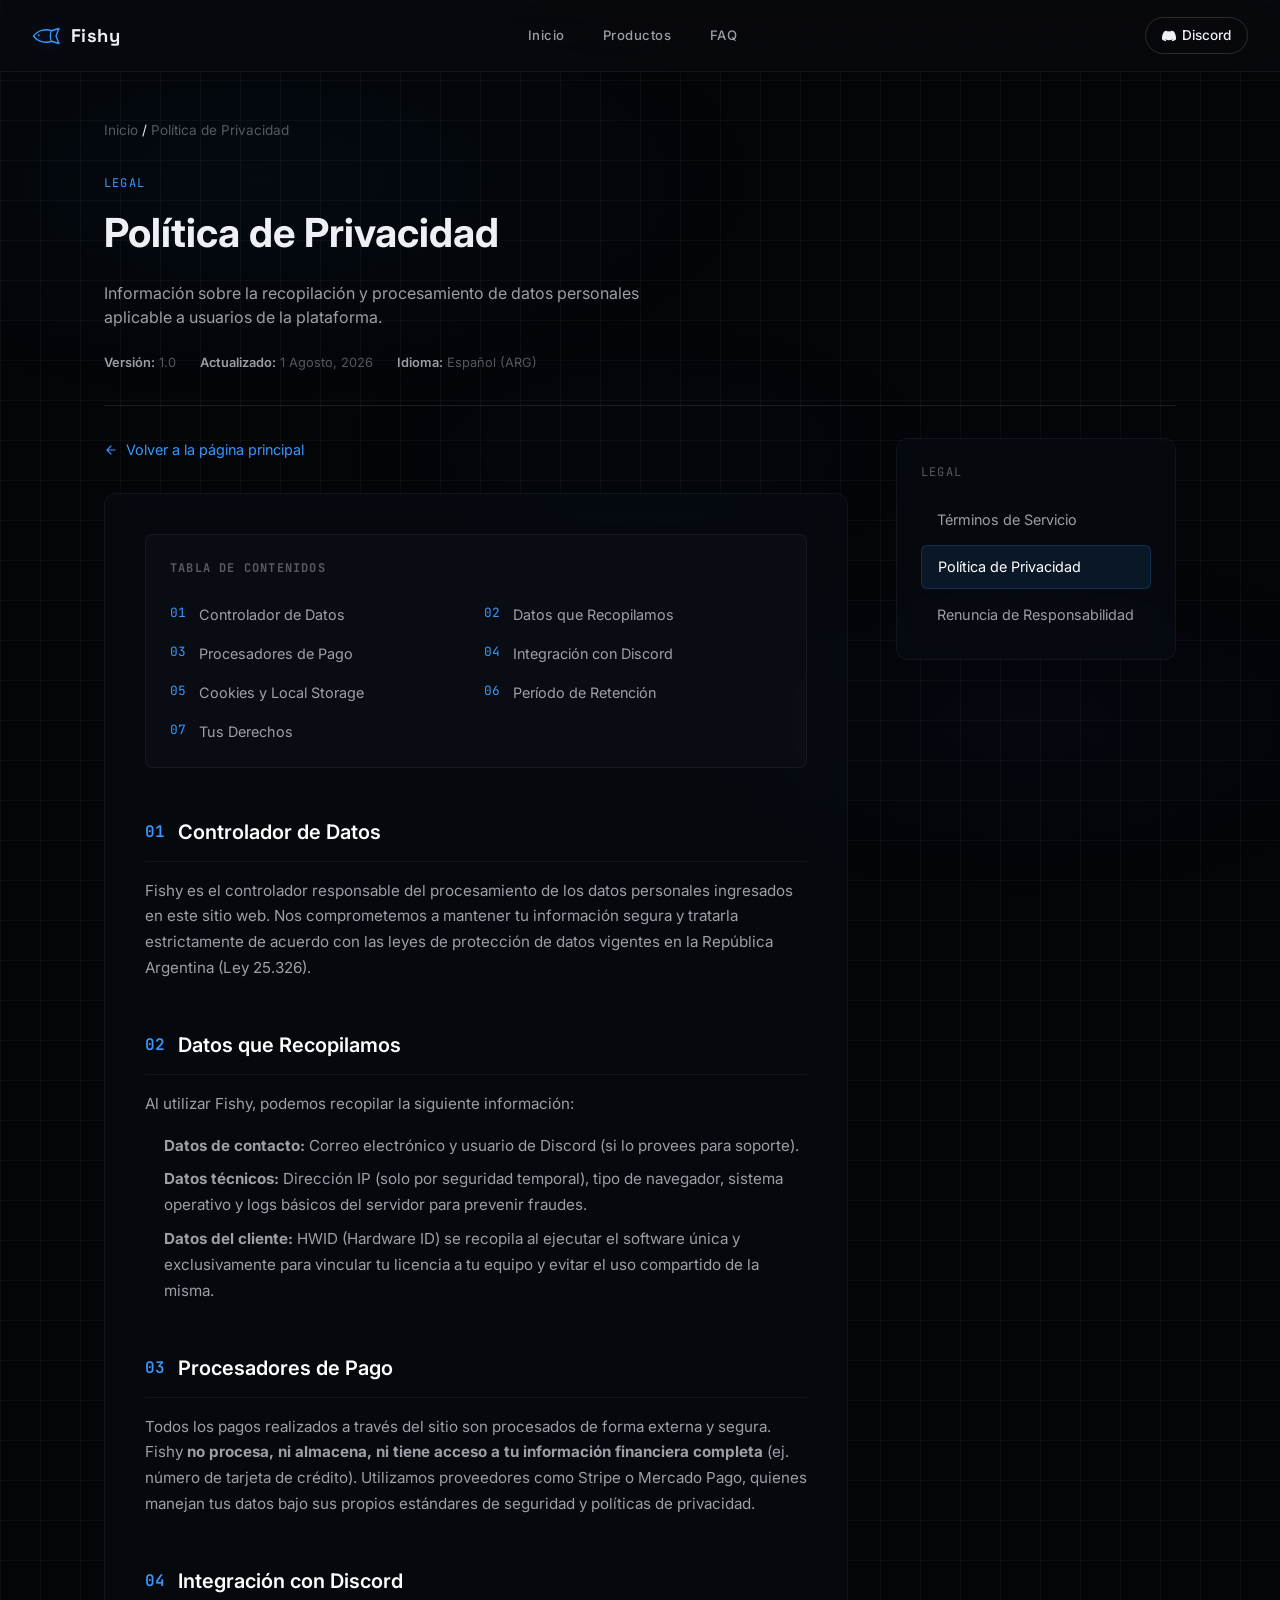
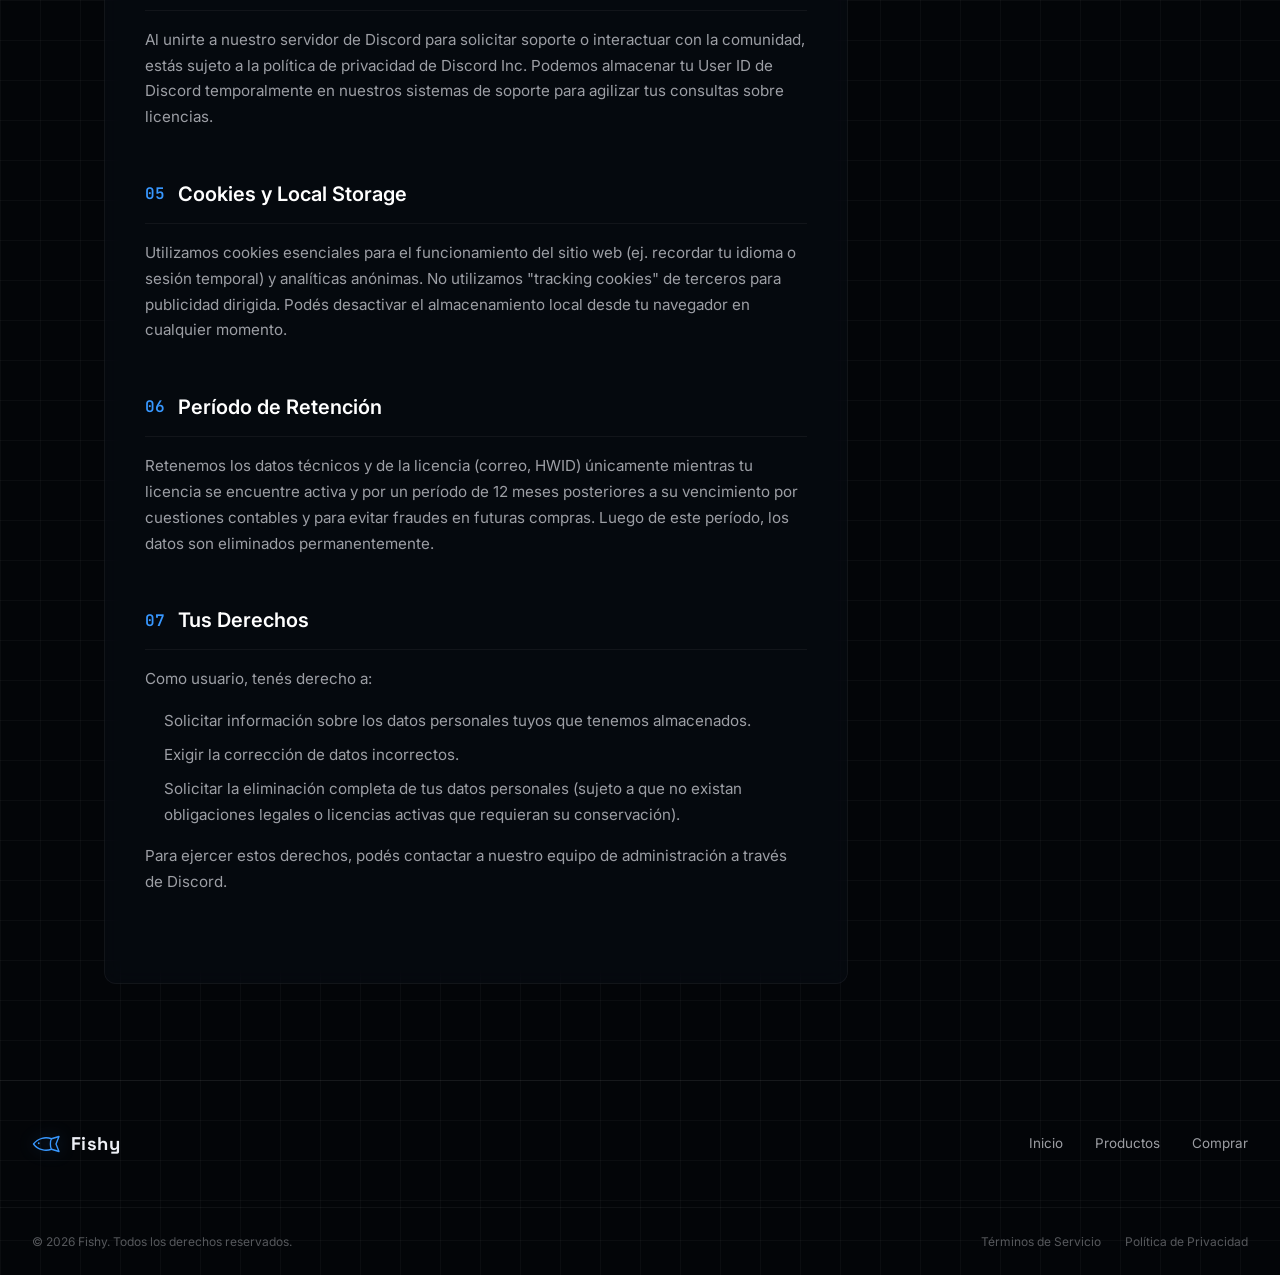
==== commit e480c5f2: "cambio de imagen" ====
--- a/privacy.html
+++ b/privacy.html
@@ -5,7 +5,7 @@
   <meta charset="UTF-8">
   <meta name="viewport" content="width=device-width, initial-scale=1.0, viewport-fit=cover">
   <title>Fishy — Política de Privacidad</title>
-  <meta name="description" content="Política de Privacidad de Fishy. Conocé cómo manejamos y protegemos tu información personal.">
+  <meta name="description" content="Política de Privacidad de Fishy. Información sobre la recopilación y procesamiento de datos personales.">
   <link rel="icon" type="image/svg+xml" href="favicon.svg">
   <link rel="preconnect" href="https://fonts.googleapis.com">
   <link rel="preconnect" href="https://fonts.gstatic.com" crossorigin>
@@ -13,113 +13,164 @@
   <link rel="stylesheet" href="style.css">
 </head>
 
-<body>
+<body class="legal-page-body">
 
-  <canvas id="particles"></canvas>
-  <div class="cursor-glow" id="cursorGlow"></div>
-
+  <!-- ============ NAV ============ -->
   <header class="nav" id="nav">
     <div class="nav-inner">
       <div class="nav-left">
-        <a href="index.html" class="logo"><svg class="logo-mark" viewBox="0 0 40 24" fill="none" xmlns="http://www.w3.org/2000/svg"><path d="M2 12C8 4 18 2 26 5C24 8 24 16 26 19C18 22 8 20 2 12Z" stroke="currentColor" stroke-width="1.8" stroke-linejoin="round"/><path d="M26 5L36 2L32 12L36 22L26 19" stroke="currentColor" stroke-width="1.8" stroke-linejoin="round"/><circle cx="9" cy="11" r="1.2" fill="currentColor"/></svg><span>Fishy</span></a>
+        <a href="index.html" class="logo">
+          <svg class="logo-mark" viewBox="0 0 40 24" fill="none" xmlns="http://www.w3.org/2000/svg">
+            <path d="M2 12C8 4 18 2 26 5C24 8 24 16 26 19C18 22 8 20 2 12Z" stroke="currentColor" stroke-width="1.8" stroke-linejoin="round"/>
+            <path d="M26 5L36 2L32 12L36 22L26 19" stroke="currentColor" stroke-width="1.8" stroke-linejoin="round"/>
+            <circle cx="9" cy="11" r="1.2" fill="currentColor"/>
+          </svg>
+          <span>Fishy</span>
+        </a>
       </div>
+
       <nav class="nav-links">
-        <a href="index.html">INICIO</a>
-        <a href="index.html#features">PRODUCTO</a>
+        <a href="index.html">Inicio</a>
+        <a href="index.html#features">Productos</a>
         <a href="index.html#faq">FAQ</a>
-        <a href="https://discord.gg/fishycs" target="_blank" rel="noopener" class="nav-discord"><svg viewBox="0 0 24 24" width="16" height="16" fill="currentColor"><path d="M20.317 4.37a19.791 19.791 0 0 0-4.885-1.515.074.074 0 0 0-.079.037c-.21.375-.444.864-.608 1.25a18.27 18.27 0 0 0-5.487 0 12.64 12.64 0 0 0-.617-1.25.077.077 0 0 0-.079-.037A19.736 19.736 0 0 0 3.677 4.37a.07.07 0 0 0-.032.027C.533 9.046-.32 13.58.099 18.057a.082.082 0 0 0 .031.057 19.9 19.9 0 0 0 5.993 3.03.078.078 0 0 0 .084-.028c.462-.63.874-1.295 1.226-1.994a13.107 13.107 0 0 1-1.872-.892.077.077 0 0 1-.008-.128c.12-.094.246-.198.373-.292a.074.074 0 0 1 .078-.01c3.928 1.793 8.18 1.793 12.061 0a.074.074 0 0 1 .078.01c.12.094.246.198.373.292a.077.077 0 0 1-.006.127 12.299 12.299 0 0 1-1.873.892c.36.698.772 1.362 1.225 1.993a.076.076 0 0 0 .084.028 19.839 19.839 0 0 0 6.002-3.03.077.077 0 0 0 .032-.054c.5-5.177-.838-9.674-3.549-13.66a.061.061 0 0 0-.031-.028z"/></svg>Discord</a>
       </nav>
-      <button class="nav-toggle" id="navToggle" aria-label="Menú" aria-expanded="false"><span></span><span></span><span></span></button>
+
+      <div class="nav-right">
+        <a href="https://discord.gg/fishycs" target="_blank" rel="noopener" class="nav-discord">
+          <svg viewBox="0 0 24 24" fill="currentColor"><path d="M20.317 4.37a19.791 19.791 0 0 0-4.885-1.515.074.074 0 0 0-.079.037c-.21.375-.444.864-.608 1.25a18.27 18.27 0 0 0-5.487 0 12.64 12.64 0 0 0-.617-1.25.077.077 0 0 0-.079-.037A19.736 19.736 0 0 0 3.677 4.37a.07.07 0 0 0-.032.027C.533 9.046-.32 13.58.099 18.057a.082.082 0 0 0 .031.057 19.9 19.9 0 0 0 5.993 3.03.078.078 0 0 0 .084-.028c.462-.63.874-1.295 1.226-1.994a13.107 13.107 0 0 1-1.872-.892.077.077 0 0 1-.008-.128c.12-.094.246-.198.373-.292a.074.074 0 0 1 .078-.01c3.928 1.793 8.18 1.793 12.061 0a.074.074 0 0 1 .078.01c.12.094.246.198.373.292a.077.077 0 0 1-.006.127 12.299 12.299 0 0 1-1.873.892c.36.698.772 1.362 1.225 1.993a.076.076 0 0 0 .084.028 19.839 19.839 0 0 0 6.002-3.03.077.077 0 0 0 .032-.054c.5-5.177-.838-9.674-3.549-13.66a.061.061 0 0 0-.031-.028z"/></svg>
+          Discord
+        </a>
+      </div>
+
+      <button class="nav-toggle" id="navToggle" aria-label="Menú" aria-expanded="false">
+        <span></span><span></span><span></span>
+      </button>
     </div>
   </header>
 
   <main class="legal-page">
-    <div class="legal-container">
+    <div class="legal-breadcrumbs">
+      <a href="index.html">Inicio</a> <span>/</span> Política de Privacidad
+    </div>
+
+    <div class="legal-header">
+      <span class="eyebrow">Legal</span>
       <h1>Política de Privacidad</h1>
-      <p class="legal-updated">Última actualización: 1 de agosto de 2026</p>
+      <p>Información sobre la recopilación y procesamiento de datos personales aplicable a usuarios de la plataforma.</p>
+      
+      <div class="legal-meta">
+        <span><strong>Versión:</strong> 1.0</span>
+        <span><strong>Actualizado:</strong> 1 Agosto, 2026</span>
+        <span><strong>Idioma:</strong> Español (ARG)</span>
+      </div>
+    </div>
 
-      <p>En Fishy ("nosotros", "nuestro"), respetamos tu privacidad y nos comprometemos a proteger tu información personal. Esta Política de Privacidad explica cómo recopilamos, usamos, almacenamos y protegemos tu información cuando utilizás nuestro sitio web y servicios.</p>
+    <div class="legal-layout">
+      <!-- MAIN CONTENT -->
+      <div class="legal-main">
+        <a href="index.html" class="legal-back-link">
+          <svg viewBox="0 0 24 24" fill="none" stroke="currentColor" stroke-width="2" stroke-linecap="round"><path d="M19 12H5M12 19l-7-7 7-7"/></svg>
+          Volver a la página principal
+        </a>
 
-      <h2>1. Información que Recopilamos</h2>
-      <p>Podemos recopilar la siguiente información:</p>
+        <div class="legal-content-container">
 
-      <h3>1.1 Información proporcionada directamente</h3>
-      <ul>
-        <li><strong>Datos de contacto:</strong> Dirección de correo electrónico, nombre de usuario de Discord (si se proporciona voluntariamente para soporte).</li>
-        <li><strong>Datos de transacción:</strong> Información relacionada con tu compra, como el plan seleccionado, fecha y monto del pago. Los datos de pago (tarjeta de crédito/débito) son procesados exclusivamente por Stripe y <strong>nunca son almacenados en nuestros servidores</strong>.</li>
-      </ul>
+          <div class="legal-toc">
+            <h4>Tabla de Contenidos</h4>
+            <div class="toc-grid">
+              <a href="#01" class="toc-link"><span class="toc-num">01</span> Controlador de Datos</a>
+              <a href="#02" class="toc-link"><span class="toc-num">02</span> Datos que Recopilamos</a>
+              <a href="#03" class="toc-link"><span class="toc-num">03</span> Procesadores de Pago</a>
+              <a href="#04" class="toc-link"><span class="toc-num">04</span> Integración con Discord</a>
+              <a href="#05" class="toc-link"><span class="toc-num">05</span> Cookies y Local Storage</a>
+              <a href="#06" class="toc-link"><span class="toc-num">06</span> Período de Retención</a>
+              <a href="#07" class="toc-link"><span class="toc-num">07</span> Tus Derechos</a>
+            </div>
+          </div>
 
-      <h3>1.2 Información recopilada automáticamente</h3>
-      <ul>
-        <li><strong>Datos técnicos:</strong> Dirección IP, tipo de navegador, sistema operativo, resolución de pantalla, idioma del navegador.</li>
-        <li><strong>Datos de uso:</strong> Páginas visitadas, tiempo de permanencia, clics realizados.</li>
-        <li><strong>Cookies:</strong> Utilizamos cookies técnicas esenciales para el funcionamiento del Sitio. No utilizamos cookies de seguimiento publicitario de terceros.</li>
-      </ul>
+          <div class="legal-section" id="01">
+            <h2><span class="sec-num">01</span> Controlador de Datos</h2>
+            <p>Fishy es el controlador responsable del procesamiento de los datos personales ingresados en este sitio web. Nos comprometemos a mantener tu información segura y tratarla estrictamente de acuerdo con las leyes de protección de datos vigentes en la República Argentina (Ley 25.326).</p>
+          </div>
 
-      <h2>2. Uso de la Información</h2>
-      <p>Utilizamos la información recopilada para:</p>
-      <ul>
-        <li>Procesar y completar tus transacciones de compra.</li>
-        <li>Entregar los productos digitales adquiridos.</li>
-        <li>Proporcionar soporte técnico y atención al cliente.</li>
-        <li>Mejorar nuestro sitio web, productos y servicios.</li>
-        <li>Comunicarnos contigo sobre actualizaciones importantes del servicio.</li>
-        <li>Prevenir fraude y actividades no autorizadas.</li>
-        <li>Cumplir con obligaciones legales aplicables.</li>
-      </ul>
+          <div class="legal-section" id="02">
+            <h2><span class="sec-num">02</span> Datos que Recopilamos</h2>
+            <p>Al utilizar Fishy, podemos recopilar la siguiente información:</p>
+            <ul>
+              <li><strong>Datos de contacto:</strong> Correo electrónico y usuario de Discord (si lo provees para soporte).</li>
+              <li><strong>Datos técnicos:</strong> Dirección IP (solo por seguridad temporal), tipo de navegador, sistema operativo y logs básicos del servidor para prevenir fraudes.</li>
+              <li><strong>Datos del cliente:</strong> HWID (Hardware ID) se recopila al ejecutar el software única y exclusivamente para vincular tu licencia a tu equipo y evitar el uso compartido de la misma.</li>
+            </ul>
+          </div>
 
-      <h2>3. Compartición de Datos</h2>
-      <p>No vendemos, alquilamos ni compartimos tu información personal con terceros, con las siguientes excepciones:</p>
-      <ul>
-        <li><strong>Stripe:</strong> Procesador de pagos. Stripe procesa tus datos de pago de acuerdo con su propia <a href="https://stripe.com/privacy" target="_blank" rel="noopener" style="color:var(--accent)">Política de Privacidad</a>.</li>
-        <li><strong>Requerimientos legales:</strong> Podemos divulgar información si es requerido por ley, orden judicial o proceso legal.</li>
-        <li><strong>Protección de derechos:</strong> Para proteger los derechos, propiedad o seguridad de Fishy, nuestros usuarios u otros.</li>
-      </ul>
+          <div class="legal-section" id="03">
+            <h2><span class="sec-num">03</span> Procesadores de Pago</h2>
+            <p>Todos los pagos realizados a través del sitio son procesados de forma externa y segura. Fishy <strong>no procesa, ni almacena, ni tiene acceso a tu información financiera completa</strong> (ej. número de tarjeta de crédito). Utilizamos proveedores como Stripe o Mercado Pago, quienes manejan tus datos bajo sus propios estándares de seguridad y políticas de privacidad.</p>
+          </div>
 
-      <h2>4. Almacenamiento y Seguridad</h2>
-      <ul>
-        <li>Tu información se almacena en servidores seguros con encriptación estándar de la industria.</li>
-        <li>Implementamos medidas de seguridad técnicas y organizativas razonables para proteger tu información contra acceso no autorizado, alteración, divulgación o destrucción.</li>
-        <li>A pesar de nuestros esfuerzos, ningún método de transmisión por Internet o almacenamiento electrónico es 100% seguro, y no podemos garantizar seguridad absoluta.</li>
-      </ul>
+          <div class="legal-section" id="04">
+            <h2><span class="sec-num">04</span> Integración con Discord</h2>
+            <p>Al unirte a nuestro servidor de Discord para solicitar soporte o interactuar con la comunidad, estás sujeto a la política de privacidad de Discord Inc. Podemos almacenar tu User ID de Discord temporalmente en nuestros sistemas de soporte para agilizar tus consultas sobre licencias.</p>
+          </div>
 
-      <h2>5. Retención de Datos</h2>
-      <p>Conservamos tu información personal solo durante el tiempo necesario para cumplir con los fines descritos en esta política, salvo que un período de retención más largo sea requerido o permitido por ley. Los datos de transacción se conservan durante el período que la licencia adquirida se encuentre activa y hasta 12 meses después de su vencimiento.</p>
+          <div class="legal-section" id="05">
+            <h2><span class="sec-num">05</span> Cookies y Local Storage</h2>
+            <p>Utilizamos cookies esenciales para el funcionamiento del sitio web (ej. recordar tu idioma o sesión temporal) y analíticas anónimas. No utilizamos "tracking cookies" de terceros para publicidad dirigida. Podés desactivar el almacenamiento local desde tu navegador en cualquier momento.</p>
+          </div>
 
-      <h2>6. Tus Derechos</h2>
-      <p>De acuerdo con la Ley N° 25.326 de Protección de Datos Personales de Argentina, tenés derecho a:</p>
-      <ul>
-        <li><strong>Acceso:</strong> Solicitar acceso a los datos personales que tenemos sobre vos.</li>
-        <li><strong>Rectificación:</strong> Solicitar la corrección de datos incorrectos o incompletos.</li>
-        <li><strong>Supresión:</strong> Solicitar la eliminación de tus datos personales, sujeto a obligaciones legales de retención.</li>
-        <li><strong>Oposición:</strong> Oponerte al procesamiento de tus datos en determinadas circunstancias.</li>
-      </ul>
-      <p>Para ejercer cualquiera de estos derechos, contactanos a través de nuestro <a href="https://discord.gg/fishycs" style="color:var(--accent)">servidor de Discord</a>.</p>
+          <div class="legal-section" id="06">
+            <h2><span class="sec-num">06</span> Período de Retención</h2>
+            <p>Retenemos los datos técnicos y de la licencia (correo, HWID) únicamente mientras tu licencia se encuentre activa y por un período de 12 meses posteriores a su vencimiento por cuestiones contables y para evitar fraudes en futuras compras. Luego de este período, los datos son eliminados permanentemente.</p>
+          </div>
 
-      <h2>7. Menores de Edad</h2>
-      <p>Nuestros servicios no están dirigidos a menores de 18 años. No recopilamos intencionalmente información personal de menores. Si tomamos conocimiento de que un menor nos ha proporcionado datos personales, procederemos a eliminar dicha información.</p>
+          <div class="legal-section" id="07">
+            <h2><span class="sec-num">07</span> Tus Derechos</h2>
+            <p>Como usuario, tenés derecho a:</p>
+            <ul>
+              <li>Solicitar información sobre los datos personales tuyos que tenemos almacenados.</li>
+              <li>Exigir la corrección de datos incorrectos.</li>
+              <li>Solicitar la eliminación completa de tus datos personales (sujeto a que no existan obligaciones legales o licencias activas que requieran su conservación).</li>
+            </ul>
+            <p>Para ejercer estos derechos, podés contactar a nuestro equipo de administración a través de Discord.</p>
+          </div>
 
-      <h2>8. Enlaces a Terceros</h2>
-      <p>Nuestro Sitio puede contener enlaces a sitios web de terceros (como Discord, Stripe, Steam). No somos responsables de las prácticas de privacidad de estos sitios y te recomendamos leer sus respectivas políticas de privacidad.</p>
+        </div>
+      </div>
 
-      <h2>9. Cambios a esta Política</h2>
-      <p>Nos reservamos el derecho de modificar esta Política de Privacidad en cualquier momento. Los cambios serán publicados en esta página con la fecha de última actualización. El uso continuado del Sitio después de cualquier modificación constituye la aceptación de la política actualizada.</p>
-
-      <h2>10. Contacto</h2>
-      <p>Si tenés preguntas o inquietudes sobre esta Política de Privacidad, podés contactarnos a través de nuestro servidor de <a href="https://discord.gg/fishycs" style="color:var(--accent)">Discord</a>.</p>
-
-      <p style="margin-top:2rem;padding-top:1.5rem;border-top:1px solid var(--border);font-size:0.82rem;color:var(--text-dim);">El responsable de la base de datos podrá ser contactado a través de los canales oficiales de Fishy. La AGENCIA DE ACCESO A LA INFORMACIÓN PÚBLICA, en su carácter de Órgano de Control de la Ley Nº 25.326, tiene la atribución de atender las denuncias y reclamos que interpongan quienes resulten afectados en sus derechos por incumplimiento de las normas vigentes en materia de protección de datos personales.</p>
+      <!-- SIDEBAR -->
+      <aside class="legal-sidebar">
+        <div class="legal-sidebar-title">Legal</div>
+        <nav class="legal-sidebar-nav">
+          <a href="terms.html" class="sidebar-link">Términos de Servicio</a>
+          <a href="privacy.html" class="sidebar-link active">Política de Privacidad</a>
+          <a href="purchase.html" class="sidebar-link">Renuncia de Responsabilidad</a>
+        </nav>
+      </aside>
     </div>
   </main>
 
   <footer class="footer">
     <div class="footer-main">
-      <a href="index.html" class="logo"><svg class="logo-mark" viewBox="0 0 40 24" fill="none" xmlns="http://www.w3.org/2000/svg"><path d="M2 12C8 4 18 2 26 5C24 8 24 16 26 19C18 22 8 20 2 12Z" stroke="currentColor" stroke-width="1.8" stroke-linejoin="round"/><path d="M26 5L36 2L32 12L36 22L26 19" stroke="currentColor" stroke-width="1.8" stroke-linejoin="round"/><circle cx="9" cy="11" r="1.2" fill="currentColor"/></svg><span>Fishy</span></a>
-      <div class="footer-links"><a href="index.html">Inicio</a><a href="index.html#features">Producto</a><a href="purchase.html">Comprar</a></div>
+      <a href="index.html" class="logo">
+        <svg class="logo-mark" viewBox="0 0 40 24" fill="none" xmlns="http://www.w3.org/2000/svg">
+          <path d="M2 12C8 4 18 2 26 5C24 8 24 16 26 19C18 22 8 20 2 12Z" stroke="currentColor" stroke-width="1.8" stroke-linejoin="round"/>
+          <path d="M26 5L36 2L32 12L36 22L26 19" stroke="currentColor" stroke-width="1.8" stroke-linejoin="round"/>
+          <circle cx="9" cy="11" r="1.2" fill="currentColor"/>
+        </svg>
+        <span>Fishy</span>
+      </a>
+      <div class="footer-links">
+        <a href="index.html">Inicio</a>
+        <a href="index.html#features">Productos</a>
+        <a href="purchase.html">Comprar</a>
+      </div>
     </div>
     <div class="footer-bottom">
       <p>© 2026 Fishy. Todos los derechos reservados.</p>
-      <div class="footer-legal-links"><a href="terms.html">Términos de Servicio</a><a href="privacy.html">Política de Privacidad</a></div>
+      <div class="footer-legal-links">
+        <a href="terms.html">Términos de Servicio</a>
+        <a href="privacy.html">Política de Privacidad</a>
+      </div>
     </div>
   </footer>
 
--- a/style.css
+++ b/style.css
@@ -1,5 +1,5 @@
-/* ============================================================
-   FISHY CS2 — ULTRA PREMIUM DARK DESIGN v8.0
+﻿/* ============================================================
+   FISHY CS2 â€” ULTRA PREMIUM DARK DESIGN v8.0
    ============================================================ */
 
 /* ---------- CUSTOM PROPERTIES ---------- */
@@ -1531,136 +1531,424 @@
   line-height: 1.6;
 }
 .checkout-note strong { color: var(--accent); }
-/ *   - - - - - - - - - -   L E G A L   P A G E S   &   F O O T E R   L I N K S   - - - - - - - - - -   * / 
- . l e g a l - p a g e   { 
-     p a d d i n g :   c a l c ( v a r ( - - n a v - h )   +   4 r e m )   2 r e m   6 r e m ; 
-     m i n - h e i g h t :   1 0 0 v h ; 
-     p o s i t i o n :   r e l a t i v e ; 
-     z - i n d e x :   2 ; 
- } 
- 
- . l e g a l - c o n t a i n e r   { 
-     m a x - w i d t h :   8 0 0 p x ; 
-     m a r g i n :   0   a u t o ; 
-     b a c k g r o u n d :   v a r ( - - b g - c a r d ) ; 
-     b o r d e r :   1 p x   s o l i d   v a r ( - - b o r d e r ) ; 
-     b o r d e r - r a d i u s :   v a r ( - - r a d i u s ) ; 
-     p a d d i n g :   4 r e m   3 r e m ; 
-     b o x - s h a d o w :   v a r ( - - s h a d o w - l g ) ; 
- } 
- 
- . l e g a l - c o n t a i n e r   h 1   { 
-     f o n t - f a m i l y :   v a r ( - - f o n t - h e a d i n g ) ; 
-     f o n t - s i z e :   c l a m p ( 2 r e m ,   4 v w ,   3 r e m ) ; 
-     f o n t - w e i g h t :   7 0 0 ; 
-     m a r g i n - b o t t o m :   0 . 5 r e m ; 
-     c o l o r :   v a r ( - - t e x t ) ; 
- } 
- 
- . l e g a l - u p d a t e d   { 
-     f o n t - f a m i l y :   v a r ( - - f o n t - m o n o ) ; 
-     f o n t - s i z e :   0 . 8 5 r e m ; 
-     c o l o r :   v a r ( - - a c c e n t ) ; 
-     m a r g i n - b o t t o m :   3 r e m ; 
-     d i s p l a y :   b l o c k ; 
- } 
- 
- . l e g a l - c o n t a i n e r   h 2   { 
-     f o n t - f a m i l y :   v a r ( - - f o n t - h e a d i n g ) ; 
-     f o n t - s i z e :   1 . 5 r e m ; 
-     f o n t - w e i g h t :   6 0 0 ; 
-     m a r g i n :   2 . 5 r e m   0   1 r e m ; 
-     c o l o r :   v a r ( - - t e x t ) ; 
-     b o r d e r - b o t t o m :   1 p x   s o l i d   v a r ( - - b o r d e r ) ; 
-     p a d d i n g - b o t t o m :   0 . 5 r e m ; 
- } 
- 
- . l e g a l - c o n t a i n e r   h 3   { 
-     f o n t - f a m i l y :   v a r ( - - f o n t - h e a d i n g ) ; 
-     f o n t - s i z e :   1 . 1 r e m ; 
-     f o n t - w e i g h t :   6 0 0 ; 
-     m a r g i n :   1 . 5 r e m   0   0 . 8 r e m ; 
-     c o l o r :   v a r ( - - t e x t ) ; 
- } 
- 
- . l e g a l - c o n t a i n e r   p   { 
-     c o l o r :   v a r ( - - t e x t - s e c o n d a r y ) ; 
-     f o n t - s i z e :   0 . 9 5 r e m ; 
-     l i n e - h e i g h t :   1 . 7 ; 
-     m a r g i n - b o t t o m :   1 . 2 r e m ; 
- } 
- 
- . l e g a l - c o n t a i n e r   u l   { 
-     l i s t - s t y l e :   n o n e ; 
-     m a r g i n - b o t t o m :   1 . 5 r e m ; 
- } 
- 
- . l e g a l - c o n t a i n e r   l i   { 
-     c o l o r :   v a r ( - - t e x t - s e c o n d a r y ) ; 
-     f o n t - s i z e :   0 . 9 5 r e m ; 
-     l i n e - h e i g h t :   1 . 7 ; 
-     m a r g i n - b o t t o m :   0 . 5 r e m ; 
-     p a d d i n g - l e f t :   1 . 5 r e m ; 
-     p o s i t i o n :   r e l a t i v e ; 
- } 
- 
- . l e g a l - c o n t a i n e r   l i : : b e f o r e   { 
-     c o n t e n t :   ' �!' ; 
-     p o s i t i o n :   a b s o l u t e ; 
-     l e f t :   0 ; 
-     c o l o r :   v a r ( - - a c c e n t ) ; 
-     f o n t - f a m i l y :   v a r ( - - f o n t - m o n o ) ; 
- } 
- 
- . l e g a l - c o n t a i n e r   a   { 
-     c o l o r :   v a r ( - - a c c e n t ) ; 
-     t e x t - d e c o r a t i o n :   u n d e r l i n e ; 
-     t e x t - d e c o r a t i o n - c o l o r :   t r a n s p a r e n t ; 
-     t r a n s i t i o n :   t e x t - d e c o r a t i o n - c o l o r   0 . 2 s   e a s e ; 
- } 
- 
- . l e g a l - c o n t a i n e r   a : h o v e r   { 
-     t e x t - d e c o r a t i o n - c o l o r :   v a r ( - - a c c e n t ) ; 
- } 
- 
- @ m e d i a   ( m a x - w i d t h :   7 6 8 p x )   { 
-     . l e g a l - c o n t a i n e r   { 
-         p a d d i n g :   2 . 5 r e m   1 . 5 r e m ; 
-     } 
- } 
- 
- . f o o t e r - l e g a l - l i n k s   { 
-     d i s p l a y :   f l e x ; 
-     g a p :   1 . 5 r e m ; 
-     a l i g n - i t e m s :   c e n t e r ; 
- } 
- 
- . f o o t e r - l e g a l - l i n k s   a   { 
-     f o n t - s i z e :   0 . 7 5 r e m ; 
-     c o l o r :   v a r ( - - t e x t - d i m ) ; 
-     t r a n s i t i o n :   c o l o r   0 . 2 s   e a s e ; 
- } 
- 
- . f o o t e r - l e g a l - l i n k s   a : h o v e r   { 
-     c o l o r :   v a r ( - - t e x t - s e c o n d a r y ) ; 
- } 
- 
- . n a v - d i s c o r d   { 
-     d i s p l a y :   f l e x ; 
-     a l i g n - i t e m s :   c e n t e r ; 
-     g a p :   0 . 4 r e m ; 
-     b a c k g r o u n d :   r g b a ( 5 6 ,   1 5 2 ,   2 5 5 ,   0 . 1 ) ; 
-     c o l o r :   v a r ( - - a c c e n t )   ! i m p o r t a n t ; 
-     b o r d e r :   1 p x   s o l i d   r g b a ( 5 6 ,   1 5 2 ,   2 5 5 ,   0 . 2 ) ; 
-     b o r d e r - r a d i u s :   v a r ( - - r a d i u s - s m ) ; 
-     p a d d i n g :   0 . 5 r e m   1 r e m   ! i m p o r t a n t ; 
-     t r a n s i t i o n :   a l l   0 . 2 s   e a s e   ! i m p o r t a n t ; 
- } 
- 
- . n a v - d i s c o r d : h o v e r   { 
-     b a c k g r o u n d :   r g b a ( 5 6 ,   1 5 2 ,   2 5 5 ,   0 . 2 )   ! i m p o r t a n t ; 
-     t r a n s f o r m :   t r a n s l a t e Y ( - 1 p x ) ; 
- } 
- - 
- +/* ---------- LEGAL PAGES & FOOTER LINKS (KUREX AI STYLE) ---------- */
+
+/* Grid background for legal pages */
+.legal-page-body {
+  background-color: #030508;
+  background-image: linear-gradient(rgba(255, 255, 255, 0.03) 1px, transparent 1px),
+    linear-gradient(90deg, rgba(255, 255, 255, 0.03) 1px, transparent 1px);
+  background-size: 40px 40px;
+}
+
+.legal-page {
+  padding: calc(var(--nav-h) + 3rem) 5% 6rem;
+  max-width: 1200px;
+  margin: 0 auto;
+  position: relative;
+  z-index: 2;
+  font-family: var(--font-body);
+}
+
+.legal-breadcrumbs {
+  font-size: 0.85rem;
+  color: var(--text-dim);
+  margin-bottom: 2rem;
+}
+.legal-breadcrumbs a {
+  color: var(--text-dim);
+  text-decoration: none;
+  transition: color 0.2s;
+}
+.legal-breadcrumbs a:hover {
+  color: var(--text);
+}
+.legal-breadcrumbs span {
+  color: var(--text);
+}
+
+.legal-header {
+  border-bottom: 1px solid rgba(255,255,255,0.1);
+  padding-bottom: 2rem;
+  margin-bottom: 2rem;
+}
+.legal-header .eyebrow {
+  font-family: var(--font-mono);
+  font-size: 0.75rem;
+  color: var(--accent);
+  letter-spacing: 0.1em;
+  text-transform: uppercase;
+  margin-bottom: 0.5rem;
+  display: block;
+}
+.legal-header h1 {
+  font-size: 2.5rem;
+  font-weight: 700;
+  margin-bottom: 1rem;
+}
+.legal-header p {
+  color: var(--text-secondary);
+  font-size: 1rem;
+  max-width: 600px;
+  line-height: 1.5;
+  margin-bottom: 1.5rem;
+}
+.legal-meta {
+  display: flex;
+  gap: 1.5rem;
+  font-size: 0.8rem;
+  color: var(--text-dim);
+}
+.legal-meta span strong {
+  color: var(--text-secondary);
+  font-weight: 600;
+}
+
+.legal-layout {
+  display: grid;
+  grid-template-columns: 1fr 280px;
+  gap: 3rem;
+  align-items: start;
+}
+@media (max-width: 900px) {
+  .legal-layout {
+    grid-template-columns: 1fr;
+  }
+}
+
+.legal-content-container {
+  background: rgba(10, 15, 25, 0.4);
+  border: 1px solid rgba(255,255,255,0.05);
+  border-radius: 12px;
+  padding: 2.5rem;
+  backdrop-filter: blur(10px);
+}
+
+.legal-back-link {
+  display: inline-flex;
+  align-items: center;
+  gap: 0.5rem;
+  font-size: 0.9rem;
+  color: var(--accent);
+  text-decoration: none;
+  margin-bottom: 2rem;
+  transition: color 0.2s;
+}
+.legal-back-link:hover {
+  color: #fff;
+}
+.legal-back-link svg {
+  width: 14px;
+  height: 14px;
+}
+
+.legal-warning-box {
+  border: 1px solid rgba(255, 60, 60, 0.3);
+  background: rgba(255, 60, 60, 0.05);
+  border-radius: 8px;
+  padding: 1.5rem;
+  margin-bottom: 2.5rem;
+}
+.legal-warning-box h4 {
+  color: #ff4a4a;
+  font-size: 0.85rem;
+  font-family: var(--font-mono);
+  letter-spacing: 0.05em;
+  margin-bottom: 0.8rem;
+  display: flex;
+  align-items: center;
+  gap: 0.5rem;
+}
+.legal-warning-box p {
+  color: var(--text);
+  font-size: 0.95rem;
+  line-height: 1.6;
+  margin: 0;
+}
+.legal-warning-box p strong {
+  color: #fff;
+  font-weight: 700;
+}
+
+.legal-toc {
+  background: rgba(255,255,255,0.02);
+  border: 1px solid rgba(255,255,255,0.05);
+  border-radius: 8px;
+  padding: 1.5rem;
+  margin-bottom: 3rem;
+}
+.legal-toc h4 {
+  font-family: var(--font-mono);
+  font-size: 0.75rem;
+  color: var(--text-dim);
+  letter-spacing: 0.1em;
+  margin-bottom: 1.5rem;
+  text-transform: uppercase;
+}
+.toc-grid {
+  display: grid;
+  grid-template-columns: 1fr 1fr;
+  gap: 1rem;
+}
+@media (max-width: 600px) {
+  .toc-grid {
+    grid-template-columns: 1fr;
+  }
+}
+.toc-link {
+  display: flex;
+  gap: 0.8rem;
+  color: var(--text-secondary);
+  text-decoration: none;
+  font-size: 0.9rem;
+  transition: color 0.2s;
+}
+.toc-link:hover {
+  color: var(--accent);
+}
+.toc-num {
+  color: var(--accent);
+  font-family: var(--font-mono);
+  font-size: 0.8rem;
+}
+
+.legal-section {
+  margin-bottom: 3rem;
+}
+.legal-section h2 {
+  font-size: 1.25rem;
+  font-weight: 600;
+  color: #fff;
+  margin-bottom: 1rem;
+  display: flex;
+  align-items: center;
+  gap: 0.8rem;
+  padding-bottom: 0.8rem;
+  border-bottom: 1px solid rgba(255,255,255,0.05);
+}
+.legal-section h2 .sec-num {
+  font-family: var(--font-mono);
+  color: var(--accent);
+  font-size: 1rem;
+}
+.legal-section p, .legal-section li {
+  color: var(--text-secondary);
+  font-size: 0.95rem;
+  line-height: 1.7;
+  margin-bottom: 1rem;
+}
+.legal-section ul {
+  padding-left: 1.2rem;
+  margin-bottom: 1rem;
+}
+.legal-section li {
+  margin-bottom: 0.5rem;
+}
+.legal-section a {
+  color: var(--accent);
+  text-decoration: none;
+}
+.legal-section a:hover {
+  text-decoration: underline;
+}
+
+.legal-sidebar {
+  background: rgba(10, 15, 25, 0.4);
+  border: 1px solid rgba(255,255,255,0.05);
+  border-radius: 12px;
+  padding: 1.5rem;
+  position: sticky;
+  top: calc(var(--nav-h) + 2rem);
+  backdrop-filter: blur(10px);
+}
+.legal-sidebar-title {
+  font-family: var(--font-mono);
+  font-size: 0.75rem;
+  color: var(--text-dim);
+  letter-spacing: 0.1em;
+  margin-bottom: 1rem;
+  text-transform: uppercase;
+}
+.legal-sidebar-nav {
+  display: flex;
+  flex-direction: column;
+  gap: 0.25rem;
+}
+.sidebar-link {
+  color: var(--text-secondary);
+  text-decoration: none;
+  font-size: 0.9rem;
+  padding: 0.6rem 1rem;
+  border-radius: 6px;
+  transition: all 0.2s;
+}
+.sidebar-link:hover {
+  background: rgba(255,255,255,0.03);
+  color: #fff;
+}
+.sidebar-link.active {
+  background: rgba(56, 152, 255, 0.1);
+  color: #fff;
+  border: 1px solid rgba(56, 152, 255, 0.2);
+}
+
+/* Footer links */
+.footer-legal-links {
+  display: flex;
+  gap: 1.5rem;
+  align-items: center;
+}
+.footer-legal-links a {
+  font-size: 0.75rem;
+  color: var(--text-dim);
+  transition: color 0.2s ease;
+}
+.footer-legal-links a:hover {
+  color: var(--text-secondary);
+}
+
+/* Nav Discord button matching Kurex Cart */
+.nav-discord {
+  display: inline-flex;
+  align-items: center;
+  gap: 0.4rem;
+  background: transparent;
+  color: var(--text) !important;
+  border: 1px solid rgba(255, 255, 255, 0.15);
+  border-radius: 20px;
+  padding: 0.4rem 1rem !important;
+  font-size: 0.85rem;
+  font-weight: 500;
+  transition: all 0.2s ease !important;
+}
+.nav-discord svg {
+  width: 14px;
+  height: 14px;
+}
+.nav-discord:hover {
+  background: rgba(255, 255, 255, 0.05) !important;
+  border-color: rgba(255, 255, 255, 0.3);
+}
+
+/* ---------- FISHY FAKE UI MENU ---------- */
+.fishy-fake-ui {
+  background: #11141c;
+  border-radius: 8px;
+  border-top: 3px solid var(--accent);
+  display: flex;
+  overflow: hidden;
+  box-shadow: 0 10px 30px rgba(0,0,0,0.5);
+  font-family: var(--font-body);
+  color: #fff;
+  aspect-ratio: 16/9;
+  width: 100%;
+}
+.fm-sidebar {
+  background: #151821;
+  width: 35%;
+  display: flex;
+  flex-direction: column;
+  padding: 1rem 0;
+  border-right: 1px solid rgba(255,255,255,0.05);
+}
+.fm-brand {
+  display: flex;
+  align-items: center;
+  gap: 0.5rem;
+  padding: 0 1.2rem 1.5rem;
+  font-weight: 700;
+  font-size: 1.1rem;
+  color: var(--accent);
+}
+.fm-brand svg {
+  width: 20px; height: 20px;
+}
+.fm-nav {
+  display: flex;
+  flex-direction: column;
+  gap: 0.2rem;
+}
+.fm-tab {
+  padding: 0.6rem 1.2rem;
+  color: #8c92a4;
+  font-size: 0.8rem;
+  font-weight: 500;
+  cursor: pointer;
+}
+.fm-tab.active {
+  background: rgba(56, 152, 255, 0.1);
+  color: var(--accent);
+  border-left: 2px solid var(--accent);
+}
+.fm-user {
+  margin-top: auto;
+  padding: 1.5rem 1.2rem 0;
+  display: flex;
+  align-items: center;
+  gap: 0.8rem;
+  border-top: 1px solid rgba(255,255,255,0.05);
+}
+.fm-user-avatar {
+  width: 28px; height: 28px;
+  background: #202431;
+  border-radius: 4px;
+}
+.fm-user-info {
+  display: flex;
+  flex-direction: column;
+}
+.u-name { font-size: 0.75rem; font-weight: 600; line-height:1; margin-bottom:2px; }
+.u-sub { font-size: 0.65rem; color: #8c92a4; line-height:1; }
+
+.fm-content {
+  width: 65%;
+  padding: 1.5rem;
+  display: grid;
+  grid-template-columns: 1fr 1fr;
+  gap: 1.5rem;
+  background: radial-gradient(circle at top right, rgba(56, 152, 255, 0.05), transparent 50%);
+}
+.fm-title {
+  font-size: 0.8rem;
+  font-weight: 600;
+  color: #fff;
+  border-bottom: 1px solid rgba(255,255,255,0.1);
+  padding-bottom: 0.4rem;
+  margin-bottom: 0.8rem;
+}
+.fm-row {
+  display: flex;
+  justify-content: space-between;
+  align-items: center;
+  margin-bottom: 0.6rem;
+  font-size: 0.7rem;
+  color: #c4c8d4;
+}
+.fm-toggle {
+  width: 22px; height: 12px;
+  background: #2a2d39;
+  border-radius: 12px;
+  position: relative;
+}
+.fm-toggle::after {
+  content: '';
+  position: absolute;
+  top: 1px; left: 1px;
+  width: 10px; height: 10px;
+  background: #505569;
+  border-radius: 50%;
+}
+.fm-toggle.active {
+  background: rgba(56, 152, 255, 0.3);
+}
+.fm-toggle.active::after {
+  background: var(--accent);
+  left: auto; right: 1px;
+}
+
+@media (max-width: 600px) {
+  .fishy-fake-ui { flex-direction: column; aspect-ratio: auto; }
+  .fm-sidebar, .fm-content { width: 100%; }
+  .fm-sidebar { border-right: none; border-bottom: 1px solid rgba(255,255,255,0.05); }
+  .fm-content { grid-template-columns: 1fr; }
+}
